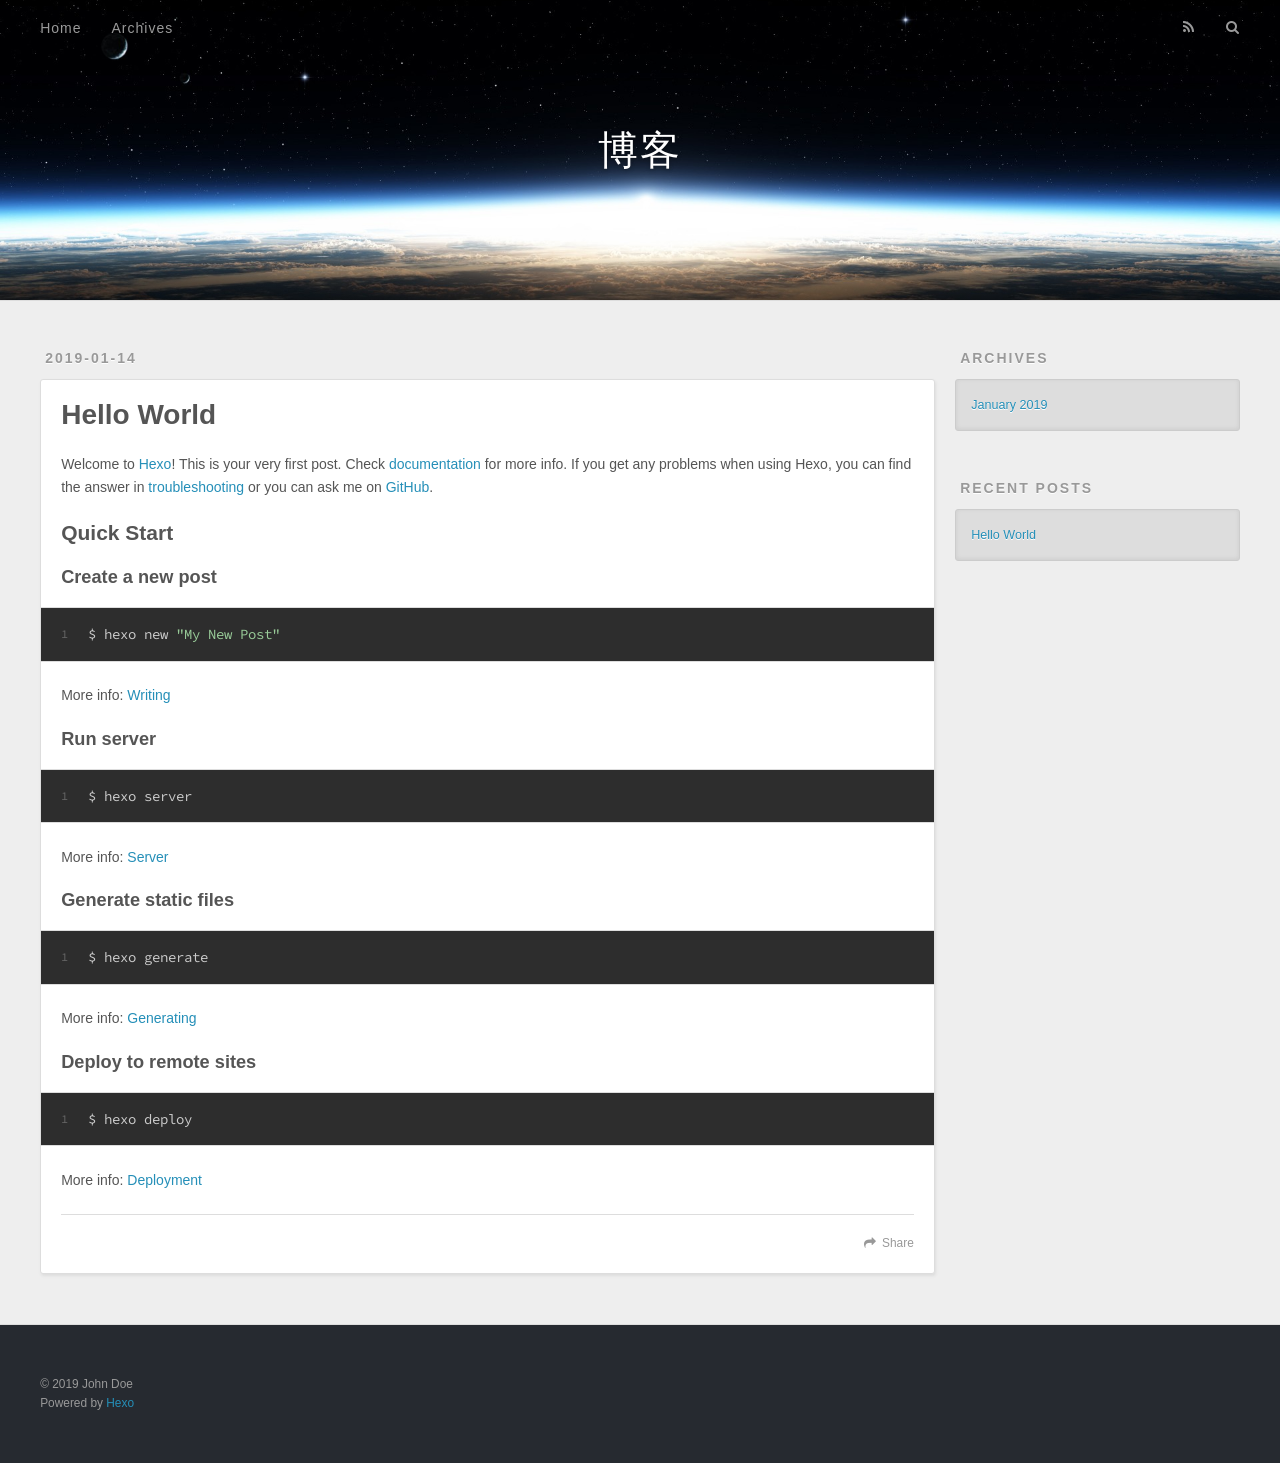
==== index.html @ 406284b7 "Site updated: 2019-01-14 13:26:14" ====
<!DOCTYPE html>
<html>
<head><meta name="generator" content="Hexo 3.8.0">
  <meta charset="utf-8">
  

  
  <title>博客</title>
  <meta name="viewport" content="width=device-width, initial-scale=1, maximum-scale=1">
  <meta property="og:type" content="website">
<meta property="og:title" content="博客">
<meta property="og:url" content="http://yoursite.com/index.html">
<meta property="og:site_name" content="博客">
<meta property="og:locale" content="default">
<meta name="twitter:card" content="summary">
<meta name="twitter:title" content="博客">
  
    <link rel="alternate" href="/atom.xml" title="博客" type="application/atom+xml">
  
  
    <link rel="icon" href="/favicon.png">
  
  
    <link href="//fonts.googleapis.com/css?family=Source+Code+Pro" rel="stylesheet" type="text/css">
  
  <link rel="stylesheet" href="/css/style.css">
</head>
</html>
<body>
  <div id="container">
    <div id="wrap">
      <header id="header">
  <div id="banner"></div>
  <div id="header-outer" class="outer">
    <div id="header-title" class="inner">
      <h1 id="logo-wrap">
        <a href="/" id="logo">博客</a>
      </h1>
      
    </div>
    <div id="header-inner" class="inner">
      <nav id="main-nav">
        <a id="main-nav-toggle" class="nav-icon"></a>
        
          <a class="main-nav-link" href="/">Home</a>
        
          <a class="main-nav-link" href="/archives">Archives</a>
        
      </nav>
      <nav id="sub-nav">
        
          <a id="nav-rss-link" class="nav-icon" href="/atom.xml" title="RSS Feed"></a>
        
        <a id="nav-search-btn" class="nav-icon" title="Search"></a>
      </nav>
      <div id="search-form-wrap">
        <form action="//google.com/search" method="get" accept-charset="UTF-8" class="search-form"><input type="search" name="q" class="search-form-input" placeholder="Search"><button type="submit" class="search-form-submit">&#xF002;</button><input type="hidden" name="sitesearch" value="http://yoursite.com"></form>
      </div>
    </div>
  </div>
</header>
      <div class="outer">
        <section id="main">
  
    <article id="post-hello-world" class="article article-type-post" itemscope="" itemprop="blogPost">
  <div class="article-meta">
    <a href="/2019/01/14/hello-world/" class="article-date">
  <time datetime="2019-01-14T04:12:39.027Z" itemprop="datePublished">2019-01-14</time>
</a>
    
  </div>
  <div class="article-inner">
    
    
      <header class="article-header">
        
  
    <h1 itemprop="name">
      <a class="article-title" href="/2019/01/14/hello-world/">Hello World</a>
    </h1>
  

      </header>
    
    <div class="article-entry" itemprop="articleBody">
      
        <p>Welcome to <a href="https://hexo.io/" target="_blank" rel="noopener">Hexo</a>! This is your very first post. Check <a href="https://hexo.io/docs/" target="_blank" rel="noopener">documentation</a> for more info. If you get any problems when using Hexo, you can find the answer in <a href="https://hexo.io/docs/troubleshooting.html" target="_blank" rel="noopener">troubleshooting</a> or you can ask me on <a href="https://github.com/hexojs/hexo/issues" target="_blank" rel="noopener">GitHub</a>.</p>
<h2 id="Quick-Start"><a href="#Quick-Start" class="headerlink" title="Quick Start"></a>Quick Start</h2><h3 id="Create-a-new-post"><a href="#Create-a-new-post" class="headerlink" title="Create a new post"></a>Create a new post</h3><figure class="highlight bash"><table><tr><td class="gutter"><pre><span class="line">1</span><br></pre></td><td class="code"><pre><span class="line">$ hexo new <span class="string">"My New Post"</span></span><br></pre></td></tr></table></figure>
<p>More info: <a href="https://hexo.io/docs/writing.html" target="_blank" rel="noopener">Writing</a></p>
<h3 id="Run-server"><a href="#Run-server" class="headerlink" title="Run server"></a>Run server</h3><figure class="highlight bash"><table><tr><td class="gutter"><pre><span class="line">1</span><br></pre></td><td class="code"><pre><span class="line">$ hexo server</span><br></pre></td></tr></table></figure>
<p>More info: <a href="https://hexo.io/docs/server.html" target="_blank" rel="noopener">Server</a></p>
<h3 id="Generate-static-files"><a href="#Generate-static-files" class="headerlink" title="Generate static files"></a>Generate static files</h3><figure class="highlight bash"><table><tr><td class="gutter"><pre><span class="line">1</span><br></pre></td><td class="code"><pre><span class="line">$ hexo generate</span><br></pre></td></tr></table></figure>
<p>More info: <a href="https://hexo.io/docs/generating.html" target="_blank" rel="noopener">Generating</a></p>
<h3 id="Deploy-to-remote-sites"><a href="#Deploy-to-remote-sites" class="headerlink" title="Deploy to remote sites"></a>Deploy to remote sites</h3><figure class="highlight bash"><table><tr><td class="gutter"><pre><span class="line">1</span><br></pre></td><td class="code"><pre><span class="line">$ hexo deploy</span><br></pre></td></tr></table></figure>
<p>More info: <a href="https://hexo.io/docs/deployment.html" target="_blank" rel="noopener">Deployment</a></p>

      
    </div>
    <footer class="article-footer">
      <a data-url="http://yoursite.com/2019/01/14/hello-world/" data-id="cjqvvs5go000068v7pctvyuu2" class="article-share-link">Share</a>
      
      
    </footer>
  </div>
  
</article>


  


</section>
        
          <aside id="sidebar">
  
    

  
    

  
    
  
    
  <div class="widget-wrap">
    <h3 class="widget-title">Archives</h3>
    <div class="widget">
      <ul class="archive-list"><li class="archive-list-item"><a class="archive-list-link" href="/archives/2019/01/">January 2019</a></li></ul>
    </div>
  </div>


  
    
  <div class="widget-wrap">
    <h3 class="widget-title">Recent Posts</h3>
    <div class="widget">
      <ul>
        
          <li>
            <a href="/2019/01/14/hello-world/">Hello World</a>
          </li>
        
      </ul>
    </div>
  </div>

  
</aside>
        
      </div>
      <footer id="footer">
  
  <div class="outer">
    <div id="footer-info" class="inner">
      &copy; 2019 John Doe<br>
      Powered by <a href="http://hexo.io/" target="_blank">Hexo</a>
    </div>
  </div>
</footer>
    </div>
    <nav id="mobile-nav">
  
    <a href="/" class="mobile-nav-link">Home</a>
  
    <a href="/archives" class="mobile-nav-link">Archives</a>
  
</nav>
    

<script src="//ajax.googleapis.com/ajax/libs/jquery/2.0.3/jquery.min.js"></script>


  <link rel="stylesheet" href="/fancybox/jquery.fancybox.css">
  <script src="/fancybox/jquery.fancybox.pack.js"></script>


<script src="/js/script.js"></script>



  </div>
</body>
</html>
---- css/style.css ----
body {
  width: 100%;
}
body:before,
body:after {
  content: "";
  display: table;
}
body:after {
  clear: both;
}
html,
body,
div,
span,
applet,
object,
iframe,
h1,
h2,
h3,
h4,
h5,
h6,
p,
blockquote,
pre,
a,
abbr,
acronym,
address,
big,
cite,
code,
del,
dfn,
em,
img,
ins,
kbd,
q,
s,
samp,
small,
strike,
strong,
sub,
sup,
tt,
var,
dl,
dt,
dd,
ol,
ul,
li,
fieldset,
form,
label,
legend,
table,
caption,
tbody,
tfoot,
thead,
tr,
th,
td {
  margin: 0;
  padding: 0;
  border: 0;
  outline: 0;
  font-weight: inherit;
  font-style: inherit;
  font-family: inherit;
  font-size: 100%;
  vertical-align: baseline;
}
body {
  line-height: 1;
  color: #000;
  background: #fff;
}
ol,
ul {
  list-style: none;
}
table {
  border-collapse: separate;
  border-spacing: 0;
  vertical-align: middle;
}
caption,
th,
td {
  text-align: left;
  font-weight: normal;
  vertical-align: middle;
}
a img {
  border: none;
}
input,
button {
  margin: 0;
  padding: 0;
}
input::-moz-focus-inner,
button::-moz-focus-inner {
  border: 0;
  padding: 0;
}
@font-face {
  font-family: FontAwesome;
  font-style: normal;
  font-weight: normal;
  src: url("fonts/fontawesome-webfont.eot?v=#4.0.3");
  src: url("fonts/fontawesome-webfont.eot?#iefix&v=#4.0.3") format("embedded-opentype"), url("fonts/fontawesome-webfont.woff?v=#4.0.3") format("woff"), url("fonts/fontawesome-webfont.ttf?v=#4.0.3") format("truetype"), url("fonts/fontawesome-webfont.svg#fontawesomeregular?v=#4.0.3") format("svg");
}
html,
body,
#container {
  height: 100%;
}
body {
  background: #eee;
  font: 14px -apple-system, BlinkMacSystemFont, "Segoe UI", "Roboto", "Oxygen", "Ubuntu", "Cantarell", "Fira Sans", "Droid Sans", "Helvetica Neue", sans-serif;
  -webkit-text-size-adjust: 100%;
}
.outer {
  max-width: 1220px;
  margin: 0 auto;
  padding: 0 20px;
}
.outer:before,
.outer:after {
  content: "";
  display: table;
}
.outer:after {
  clear: both;
}
.inner {
  display: inline;
  float: left;
  width: 98.33333333333333%;
  margin: 0 0.833333333333333%;
}
.left,
.alignleft {
  float: left;
}
.right,
.alignright {
  float: right;
}
.clear {
  clear: both;
}
#container {
  position: relative;
}
.mobile-nav-on {
  overflow: hidden;
}
#wrap {
  height: 100%;
  width: 100%;
  position: absolute;
  top: 0;
  left: 0;
  -webkit-transition: 0.2s ease-out;
  -moz-transition: 0.2s ease-out;
  -ms-transition: 0.2s ease-out;
  transition: 0.2s ease-out;
  z-index: 1;
  background: #eee;
}
.mobile-nav-on #wrap {
  left: 280px;
}
@media screen and (min-width: 768px) {
  #main {
    display: inline;
    float: left;
    width: 73.33333333333333%;
    margin: 0 0.833333333333333%;
  }
}
.article-date,
.article-category-link,
.archive-year,
.widget-title {
  text-decoration: none;
  text-transform: uppercase;
  letter-spacing: 2px;
  color: #999;
  margin-bottom: 1em;
  margin-left: 5px;
  line-height: 1em;
  text-shadow: 0 1px #fff;
  font-weight: bold;
}
.article-inner,
.archive-article-inner {
  background: #fff;
  -webkit-box-shadow: 1px 2px 3px #ddd;
  box-shadow: 1px 2px 3px #ddd;
  border: 1px solid #ddd;
  border-radius: 3px;
}
.article-entry h1,
.widget h1 {
  font-size: 2em;
}
.article-entry h2,
.widget h2 {
  font-size: 1.5em;
}
.article-entry h3,
.widget h3 {
  font-size: 1.3em;
}
.article-entry h4,
.widget h4 {
  font-size: 1.2em;
}
.article-entry h5,
.widget h5 {
  font-size: 1em;
}
.article-entry h6,
.widget h6 {
  font-size: 1em;
  color: #999;
}
.article-entry hr,
.widget hr {
  border: 1px dashed #ddd;
}
.article-entry strong,
.widget strong {
  font-weight: bold;
}
.article-entry em,
.widget em,
.article-entry cite,
.widget cite {
  font-style: italic;
}
.article-entry sup,
.widget sup,
.article-entry sub,
.widget sub {
  font-size: 0.75em;
  line-height: 0;
  position: relative;
  vertical-align: baseline;
}
.article-entry sup,
.widget sup {
  top: -0.5em;
}
.article-entry sub,
.widget sub {
  bottom: -0.2em;
}
.article-entry small,
.widget small {
  font-size: 0.85em;
}
.article-entry acronym,
.widget acronym,
.article-entry abbr,
.widget abbr {
  border-bottom: 1px dotted;
}
.article-entry ul,
.widget ul,
.article-entry ol,
.widget ol,
.article-entry dl,
.widget dl {
  margin: 0 20px;
  line-height: 1.6em;
}
.article-entry ul ul,
.widget ul ul,
.article-entry ol ul,
.widget ol ul,
.article-entry ul ol,
.widget ul ol,
.article-entry ol ol,
.widget ol ol {
  margin-top: 0;
  margin-bottom: 0;
}
.article-entry ul,
.widget ul {
  list-style: disc;
}
.article-entry ol,
.widget ol {
  list-style: decimal;
}
.article-entry dt,
.widget dt {
  font-weight: bold;
}
#header {
  height: 300px;
  position: relative;
  border-bottom: 1px solid #ddd;
}
#header:before,
#header:after {
  content: "";
  position: absolute;
  left: 0;
  right: 0;
  height: 40px;
}
#header:before {
  top: 0;
  background: -webkit-linear-gradient(rgba(0,0,0,0.2), transparent);
  background: -moz-linear-gradient(rgba(0,0,0,0.2), transparent);
  background: -ms-linear-gradient(rgba(0,0,0,0.2), transparent);
  background: linear-gradient(rgba(0,0,0,0.2), transparent);
}
#header:after {
  bottom: 0;
  background: -webkit-linear-gradient(transparent, rgba(0,0,0,0.2));
  background: -moz-linear-gradient(transparent, rgba(0,0,0,0.2));
  background: -ms-linear-gradient(transparent, rgba(0,0,0,0.2));
  background: linear-gradient(transparent, rgba(0,0,0,0.2));
}
#header-outer {
  height: 100%;
  position: relative;
}
#header-inner {
  position: relative;
  overflow: hidden;
}
#banner {
  position: absolute;
  top: 0;
  left: 0;
  width: 100%;
  height: 100%;
  background: url("images/banner.jpg") center #000;
  -webkit-background-size: cover;
  -moz-background-size: cover;
  background-size: cover;
  z-index: -1;
}
#header-title {
  text-align: center;
  height: 40px;
  position: absolute;
  top: 50%;
  left: 0;
  margin-top: -20px;
}
#logo,
#subtitle {
  text-decoration: none;
  color: #fff;
  font-weight: 300;
  text-shadow: 0 1px 4px rgba(0,0,0,0.3);
}
#logo {
  font-size: 40px;
  line-height: 40px;
  letter-spacing: 2px;
}
#subtitle {
  font-size: 16px;
  line-height: 16px;
  letter-spacing: 1px;
}
#subtitle-wrap {
  margin-top: 16px;
}
#main-nav {
  float: left;
  margin-left: -15px;
}
.nav-icon,
.main-nav-link {
  float: left;
  color: #fff;
  opacity: 0.6;
  text-decoration: none;
  text-shadow: 0 1px rgba(0,0,0,0.2);
  -webkit-transition: opacity 0.2s;
  -moz-transition: opacity 0.2s;
  -ms-transition: opacity 0.2s;
  transition: opacity 0.2s;
  display: block;
  padding: 20px 15px;
}
.nav-icon:hover,
.main-nav-link:hover {
  opacity: 1;
}
.nav-icon {
  font-family: FontAwesome;
  text-align: center;
  font-size: 14px;
  width: 14px;
  height: 14px;
  padding: 20px 15px;
  position: relative;
  cursor: pointer;
}
.main-nav-link {
  font-weight: 300;
  letter-spacing: 1px;
}
@media screen and (max-width: 479px) {
  .main-nav-link {
    display: none;
  }
}
#main-nav-toggle {
  display: none;
}
#main-nav-toggle:before {
  content: "\f0c9";
}
@media screen and (max-width: 479px) {
  #main-nav-toggle {
    display: block;
  }
}
#sub-nav {
  float: right;
  margin-right: -15px;
}
#nav-rss-link:before {
  content: "\f09e";
}
#nav-search-btn:before {
  content: "\f002";
}
#search-form-wrap {
  position: absolute;
  top: 15px;
  width: 150px;
  height: 30px;
  right: -150px;
  opacity: 0;
  -webkit-transition: 0.2s ease-out;
  -moz-transition: 0.2s ease-out;
  -ms-transition: 0.2s ease-out;
  transition: 0.2s ease-out;
}
#search-form-wrap.on {
  opacity: 1;
  right: 0;
}
@media screen and (max-width: 479px) {
  #search-form-wrap {
    width: 100%;
    right: -100%;
  }
}
.search-form {
  position: absolute;
  top: 0;
  left: 0;
  right: 0;
  background: #fff;
  padding: 5px 15px;
  border-radius: 15px;
  -webkit-box-shadow: 0 0 10px rgba(0,0,0,0.3);
  box-shadow: 0 0 10px rgba(0,0,0,0.3);
}
.search-form-input {
  border: none;
  background: none;
  color: #555;
  width: 100%;
  font: 13px -apple-system, BlinkMacSystemFont, "Segoe UI", "Roboto", "Oxygen", "Ubuntu", "Cantarell", "Fira Sans", "Droid Sans", "Helvetica Neue", sans-serif;
  outline: none;
}
.search-form-input::-webkit-search-results-decoration,
.search-form-input::-webkit-search-cancel-button {
  -webkit-appearance: none;
}
.search-form-submit {
  position: absolute;
  top: 50%;
  right: 10px;
  margin-top: -7px;
  font: 13px FontAwesome;
  border: none;
  background: none;
  color: #bbb;
  cursor: pointer;
}
.search-form-submit:hover,
.search-form-submit:focus {
  color: #777;
}
.article {
  margin: 50px 0;
}
.article-inner {
  overflow: hidden;
}
.article-meta:before,
.article-meta:after {
  content: "";
  display: table;
}
.article-meta:after {
  clear: both;
}
.article-date {
  float: left;
}
.article-category {
  float: left;
  line-height: 1em;
  color: #ccc;
  text-shadow: 0 1px #fff;
  margin-left: 8px;
}
.article-category:before {
  content: "\2022";
}
.article-category-link {
  margin: 0 12px 1em;
}
.article-header {
  padding: 20px 20px 0;
}
.article-title {
  text-decoration: none;
  font-size: 2em;
  font-weight: bold;
  color: #555;
  line-height: 1.1em;
  -webkit-transition: color 0.2s;
  -moz-transition: color 0.2s;
  -ms-transition: color 0.2s;
  transition: color 0.2s;
}
a.article-title:hover {
  color: #258fb8;
}
.article-entry {
  color: #555;
  padding: 0 20px;
}
.article-entry:before,
.article-entry:after {
  content: "";
  display: table;
}
.article-entry:after {
  clear: both;
}
.article-entry p,
.article-entry table {
  line-height: 1.6em;
  margin: 1.6em 0;
}
.article-entry h1,
.article-entry h2,
.article-entry h3,
.article-entry h4,
.article-entry h5,
.article-entry h6 {
  font-weight: bold;
}
.article-entry h1,
.article-entry h2,
.article-entry h3,
.article-entry h4,
.article-entry h5,
.article-entry h6 {
  line-height: 1.1em;
  margin: 1.1em 0;
}
.article-entry a {
  color: #258fb8;
  text-decoration: none;
}
.article-entry a:hover {
  text-decoration: underline;
}
.article-entry ul,
.article-entry ol,
.article-entry dl {
  margin-top: 1.6em;
  margin-bottom: 1.6em;
}
.article-entry img,
.article-entry video {
  max-width: 100%;
  height: auto;
  display: block;
  margin: auto;
}
.article-entry iframe {
  border: none;
}
.article-entry table {
  width: 100%;
  border-collapse: collapse;
  border-spacing: 0;
}
.article-entry th {
  font-weight: bold;
  border-bottom: 3px solid #ddd;
  padding-bottom: 0.5em;
}
.article-entry td {
  border-bottom: 1px solid #ddd;
  padding: 10px 0;
}
.article-entry blockquote {
  font-family: Georgia, "Times New Roman", serif;
  font-size: 1.4em;
  margin: 1.6em 20px;
  text-align: center;
}
.article-entry blockquote footer {
  font-size: 14px;
  margin: 1.6em 0;
  font-family: -apple-system, BlinkMacSystemFont, "Segoe UI", "Roboto", "Oxygen", "Ubuntu", "Cantarell", "Fira Sans", "Droid Sans", "Helvetica Neue", sans-serif;
}
.article-entry blockquote footer cite:before {
  content: "—";
  padding: 0 0.5em;
}
.article-entry .pullquote {
  text-align: left;
  width: 45%;
  margin: 0;
}
.article-entry .pullquote.left {
  margin-left: 0.5em;
  margin-right: 1em;
}
.article-entry .pullquote.right {
  margin-right: 0.5em;
  margin-left: 1em;
}
.article-entry .caption {
  color: #999;
  display: block;
  font-size: 0.9em;
  margin-top: 0.5em;
  position: relative;
  text-align: center;
}
.article-entry .video-container {
  position: relative;
  padding-top: 56.25%;
  height: 0;
  overflow: hidden;
}
.article-entry .video-container iframe,
.article-entry .video-container object,
.article-entry .video-container embed {
  position: absolute;
  top: 0;
  left: 0;
  width: 100%;
  height: 100%;
  margin-top: 0;
}
.article-more-link a {
  display: inline-block;
  line-height: 1em;
  padding: 6px 15px;
  border-radius: 15px;
  background: #eee;
  color: #999;
  text-shadow: 0 1px #fff;
  text-decoration: none;
}
.article-more-link a:hover {
  background: #258fb8;
  color: #fff;
  text-decoration: none;
  text-shadow: 0 1px #1e7293;
}
.article-footer {
  font-size: 0.85em;
  line-height: 1.6em;
  border-top: 1px solid #ddd;
  padding-top: 1.6em;
  margin: 0 20px 20px;
}
.article-footer:before,
.article-footer:after {
  content: "";
  display: table;
}
.article-footer:after {
  clear: both;
}
.article-footer a {
  color: #999;
  text-decoration: none;
}
.article-footer a:hover {
  color: #555;
}
.article-tag-list-item {
  float: left;
  margin-right: 10px;
}
.article-tag-list-link:before {
  content: "#";
}
.article-comment-link {
  float: right;
}
.article-comment-link:before {
  content: "\f075";
  font-family: FontAwesome;
  padding-right: 8px;
}
.article-share-link {
  cursor: pointer;
  float: right;
  margin-left: 20px;
}
.article-share-link:before {
  content: "\f064";
  font-family: FontAwesome;
  padding-right: 6px;
}
#article-nav {
  position: relative;
}
#article-nav:before,
#article-nav:after {
  content: "";
  display: table;
}
#article-nav:after {
  clear: both;
}
@media screen and (min-width: 768px) {
  #article-nav {
    margin: 50px 0;
  }
  #article-nav:before {
    width: 8px;
    height: 8px;
    position: absolute;
    top: 50%;
    left: 50%;
    margin-top: -4px;
    margin-left: -4px;
    content: "";
    border-radius: 50%;
    background: #ddd;
    -webkit-box-shadow: 0 1px 2px #fff;
    box-shadow: 0 1px 2px #fff;
  }
}
.article-nav-link-wrap {
  text-decoration: none;
  text-shadow: 0 1px #fff;
  color: #999;
  -webkit-box-sizing: border-box;
  -moz-box-sizing: border-box;
  box-sizing: border-box;
  margin-top: 50px;
  text-align: center;
  display: block;
}
.article-nav-link-wrap:hover {
  color: #555;
}
@media screen and (min-width: 768px) {
  .article-nav-link-wrap {
    width: 50%;
    margin-top: 0;
  }
}
@media screen and (min-width: 768px) {
  #article-nav-newer {
    float: left;
    text-align: right;
    padding-right: 20px;
  }
}
@media screen and (min-width: 768px) {
  #article-nav-older {
    float: right;
    text-align: left;
    padding-left: 20px;
  }
}
.article-nav-caption {
  text-transform: uppercase;
  letter-spacing: 2px;
  color: #ddd;
  line-height: 1em;
  font-weight: bold;
}
#article-nav-newer .article-nav-caption {
  margin-right: -2px;
}
.article-nav-title {
  font-size: 0.85em;
  line-height: 1.6em;
  margin-top: 0.5em;
}
.article-share-box {
  position: absolute;
  display: none;
  background: #fff;
  -webkit-box-shadow: 1px 2px 10px rgba(0,0,0,0.2);
  box-shadow: 1px 2px 10px rgba(0,0,0,0.2);
  border-radius: 3px;
  margin-left: -145px;
  overflow: hidden;
  z-index: 1;
}
.article-share-box.on {
  display: block;
}
.article-share-input {
  width: 100%;
  background: none;
  -webkit-box-sizing: border-box;
  -moz-box-sizing: border-box;
  box-sizing: border-box;
  font: 14px -apple-system, BlinkMacSystemFont, "Segoe UI", "Roboto", "Oxygen", "Ubuntu", "Cantarell", "Fira Sans", "Droid Sans", "Helvetica Neue", sans-serif;
  padding: 0 15px;
  color: #555;
  outline: none;
  border: 1px solid #ddd;
  border-radius: 3px 3px 0 0;
  height: 36px;
  line-height: 36px;
}
.article-share-links {
  background: #eee;
}
.article-share-links:before,
.article-share-links:after {
  content: "";
  display: table;
}
.article-share-links:after {
  clear: both;
}
.article-share-twitter,
.article-share-facebook,
.article-share-pinterest,
.article-share-google {
  width: 50px;
  height: 36px;
  display: block;
  float: left;
  position: relative;
  color: #999;
  text-shadow: 0 1px #fff;
}
.article-share-twitter:before,
.article-share-facebook:before,
.article-share-pinterest:before,
.article-share-google:before {
  font-size: 20px;
  font-family: FontAwesome;
  width: 20px;
  height: 20px;
  position: absolute;
  top: 50%;
  left: 50%;
  margin-top: -10px;
  margin-left: -10px;
  text-align: center;
}
.article-share-twitter:hover,
.article-share-facebook:hover,
.article-share-pinterest:hover,
.article-share-google:hover {
  color: #fff;
}
.article-share-twitter:before {
  content: "\f099";
}
.article-share-twitter:hover {
  background: #00aced;
  text-shadow: 0 1px #008abe;
}
.article-share-facebook:before {
  content: "\f09a";
}
.article-share-facebook:hover {
  background: #3b5998;
  text-shadow: 0 1px #2f477a;
}
.article-share-pinterest:before {
  content: "\f0d2";
}
.article-share-pinterest:hover {
  background: #cb2027;
  text-shadow: 0 1px #a21a1f;
}
.article-share-google:before {
  content: "\f0d5";
}
.article-share-google:hover {
  background: #dd4b39;
  text-shadow: 0 1px #be3221;
}
.article-gallery {
  background: #000;
  position: relative;
}
.article-gallery-photos {
  position: relative;
  overflow: hidden;
}
.article-gallery-img {
  display: none;
  max-width: 100%;
}
.article-gallery-img:first-child {
  display: block;
}
.article-gallery-img.loaded {
  position: absolute;
  display: block;
}
.article-gallery-img img {
  display: block;
  max-width: 100%;
  margin: 0 auto;
}
#comments {
  background: #fff;
  -webkit-box-shadow: 1px 2px 3px #ddd;
  box-shadow: 1px 2px 3px #ddd;
  padding: 20px;
  border: 1px solid #ddd;
  border-radius: 3px;
  margin: 50px 0;
}
#comments a {
  color: #258fb8;
}
.archives-wrap {
  margin: 50px 0;
}
.archives:before,
.archives:after {
  content: "";
  display: table;
}
.archives:after {
  clear: both;
}
.archive-year-wrap {
  margin-bottom: 1em;
}
.archives {
  -webkit-column-gap: 10px;
  -moz-column-gap: 10px;
  column-gap: 10px;
}
@media screen and (min-width: 480px) and (max-width: 767px) {
  .archives {
    -webkit-column-count: 2;
    -moz-column-count: 2;
    column-count: 2;
  }
}
@media screen and (min-width: 768px) {
  .archives {
    -webkit-column-count: 3;
    -moz-column-count: 3;
    column-count: 3;
  }
}
.archive-article {
  -webkit-column-break-inside: avoid;
  page-break-inside: avoid;
  overflow: hidden;
  break-inside: avoid-column;
}
.archive-article-inner {
  padding: 10px;
  margin-bottom: 15px;
}
.archive-article-title {
  text-decoration: none;
  font-weight: bold;
  color: #555;
  -webkit-transition: color 0.2s;
  -moz-transition: color 0.2s;
  -ms-transition: color 0.2s;
  transition: color 0.2s;
  line-height: 1.6em;
}
.archive-article-title:hover {
  color: #258fb8;
}
.archive-article-footer {
  margin-top: 1em;
}
.archive-article-date {
  color: #999;
  text-decoration: none;
  font-size: 0.85em;
  line-height: 1em;
  margin-bottom: 0.5em;
  display: block;
}
#page-nav {
  margin: 50px auto;
  background: #fff;
  -webkit-box-shadow: 1px 2px 3px #ddd;
  box-shadow: 1px 2px 3px #ddd;
  border: 1px solid #ddd;
  border-radius: 3px;
  text-align: center;
  color: #999;
  overflow: hidden;
}
#page-nav:before,
#page-nav:after {
  content: "";
  display: table;
}
#page-nav:after {
  clear: both;
}
#page-nav a,
#page-nav span {
  padding: 10px 20px;
  line-height: 1;
  height: 2ex;
}
#page-nav a {
  color: #999;
  text-decoration: none;
}
#page-nav a:hover {
  background: #999;
  color: #fff;
}
#page-nav .prev {
  float: left;
}
#page-nav .next {
  float: right;
}
#page-nav .page-number {
  display: inline-block;
}
@media screen and (max-width: 479px) {
  #page-nav .page-number {
    display: none;
  }
}
#page-nav .current {
  color: #555;
  font-weight: bold;
}
#page-nav .space {
  color: #ddd;
}
#footer {
  background: #262a30;
  padding: 50px 0;
  border-top: 1px solid #ddd;
  color: #999;
}
#footer a {
  color: #258fb8;
  text-decoration: none;
}
#footer a:hover {
  text-decoration: underline;
}
#footer-info {
  line-height: 1.6em;
  font-size: 0.85em;
}
.article-entry pre,
.article-entry .highlight {
  background: #2d2d2d;
  margin: 0 -20px;
  padding: 15px 20px;
  border-style: solid;
  border-color: #ddd;
  border-width: 1px 0;
  overflow: auto;
  color: #ccc;
  line-height: 22.400000000000002px;
}
.article-entry .highlight .gutter pre,
.article-entry .gist .gist-file .gist-data .line-numbers {
  color: #666;
  font-size: 0.85em;
}
.article-entry pre,
.article-entry code {
  font-family: "Source Code Pro", Consolas, Monaco, Menlo, Consolas, monospace;
}
.article-entry code {
  background: #eee;
  text-shadow: 0 1px #fff;
  padding: 0 0.3em;
}
.article-entry pre code {
  background: none;
  text-shadow: none;
  padding: 0;
}
.article-entry .highlight pre {
  border: none;
  margin: 0;
  padding: 0;
}
.article-entry .highlight table {
  margin: 0;
  width: auto;
}
.article-entry .highlight td {
  border: none;
  padding: 0;
}
.article-entry .highlight figcaption {
  font-size: 0.85em;
  color: #999;
  line-height: 1em;
  margin-bottom: 1em;
}
.article-entry .highlight figcaption:before,
.article-entry .highlight figcaption:after {
  content: "";
  display: table;
}
.article-entry .highlight figcaption:after {
  clear: both;
}
.article-entry .highlight figcaption a {
  float: right;
}
.article-entry .highlight .gutter pre {
  text-align: right;
  padding-right: 20px;
}
.article-entry .highlight .line {
  height: 22.400000000000002px;
}
.article-entry .highlight .line.marked {
  background: #515151;
}
.article-entry .gist {
  margin: 0 -20px;
  border-style: solid;
  border-color: #ddd;
  border-width: 1px 0;
  background: #2d2d2d;
  padding: 15px 20px 15px 0;
}
.article-entry .gist .gist-file {
  border: none;
  font-family: "Source Code Pro", Consolas, Monaco, Menlo, Consolas, monospace;
  margin: 0;
}
.article-entry .gist .gist-file .gist-data {
  background: none;
  border: none;
}
.article-entry .gist .gist-file .gist-data .line-numbers {
  background: none;
  border: none;
  padding: 0 20px 0 0;
}
.article-entry .gist .gist-file .gist-data .line-data {
  padding: 0 !important;
}
.article-entry .gist .gist-file .highlight {
  margin: 0;
  padding: 0;
  border: none;
}
.article-entry .gist .gist-file .gist-meta {
  background: #2d2d2d;
  color: #999;
  font: 0.85em -apple-system, BlinkMacSystemFont, "Segoe UI", "Roboto", "Oxygen", "Ubuntu", "Cantarell", "Fira Sans", "Droid Sans", "Helvetica Neue", sans-serif;
  text-shadow: 0 0;
  padding: 0;
  margin-top: 1em;
  margin-left: 20px;
}
.article-entry .gist .gist-file .gist-meta a {
  color: #258fb8;
  font-weight: normal;
}
.article-entry .gist .gist-file .gist-meta a:hover {
  text-decoration: underline;
}
pre .comment,
pre .title {
  color: #999;
}
pre .variable,
pre .attribute,
pre .tag,
pre .regexp,
pre .ruby .constant,
pre .xml .tag .title,
pre .xml .pi,
pre .xml .doctype,
pre .html .doctype,
pre .css .id,
pre .css .class,
pre .css .pseudo {
  color: #f2777a;
}
pre .number,
pre .preprocessor,
pre .built_in,
pre .literal,
pre .params,
pre .constant {
  color: #f99157;
}
pre .class,
pre .ruby .class .title,
pre .css .rules .attribute {
  color: #9c9;
}
pre .string,
pre .value,
pre .inheritance,
pre .header,
pre .ruby .symbol,
pre .xml .cdata {
  color: #9c9;
}
pre .css .hexcolor {
  color: #6cc;
}
pre .function,
pre .python .decorator,
pre .python .title,
pre .ruby .function .title,
pre .ruby .title .keyword,
pre .perl .sub,
pre .javascript .title,
pre .coffeescript .title {
  color: #69c;
}
pre .keyword,
pre .javascript .function {
  color: #c9c;
}
@media screen and (max-width: 479px) {
  #mobile-nav {
    position: absolute;
    top: 0;
    left: 0;
    width: 280px;
    height: 100%;
    background: #191919;
    border-right: 1px solid #fff;
  }
}
@media screen and (max-width: 479px) {
  .mobile-nav-link {
    display: block;
    color: #999;
    text-decoration: none;
    padding: 15px 20px;
    font-weight: bold;
  }
  .mobile-nav-link:hover {
    color: #fff;
  }
}
@media screen and (min-width: 768px) {
  #sidebar {
    display: inline;
    float: left;
    width: 23.333333333333332%;
    margin: 0 0.833333333333333%;
  }
}
.widget-wrap {
  margin: 50px 0;
}
.widget {
  color: #777;
  text-shadow: 0 1px #fff;
  background: #ddd;
  -webkit-box-shadow: 0 -1px 4px #ccc inset;
  box-shadow: 0 -1px 4px #ccc inset;
  border: 1px solid #ccc;
  padding: 15px;
  border-radius: 3px;
}
.widget a {
  color: #258fb8;
  text-decoration: none;
}
.widget a:hover {
  text-decoration: underline;
}
.widget ul ul,
.widget ol ul,
.widget dl ul,
.widget ul ol,
.widget ol ol,
.widget dl ol,
.widget ul dl,
.widget ol dl,
.widget dl dl {
  margin-left: 15px;
  list-style: disc;
}
.widget {
  line-height: 1.6em;
  word-wrap: break-word;
  font-size: 0.9em;
}
.widget ul,
.widget ol {
  list-style: none;
  margin: 0;
}
.widget ul ul,
.widget ol ul,
.widget ul ol,
.widget ol ol {
  margin: 0 20px;
}
.widget ul ul,
.widget ol ul {
  list-style: disc;
}
.widget ul ol,
.widget ol ol {
  list-style: decimal;
}
.category-list-count,
.tag-list-count,
.archive-list-count {
  padding-left: 5px;
  color: #999;
  font-size: 0.85em;
}
.category-list-count:before,
.tag-list-count:before,
.archive-list-count:before {
  content: "(";
}
.category-list-count:after,
.tag-list-count:after,
.archive-list-count:after {
  content: ")";
}
.tagcloud a {
  margin-right: 5px;
  display: inline-block;
}
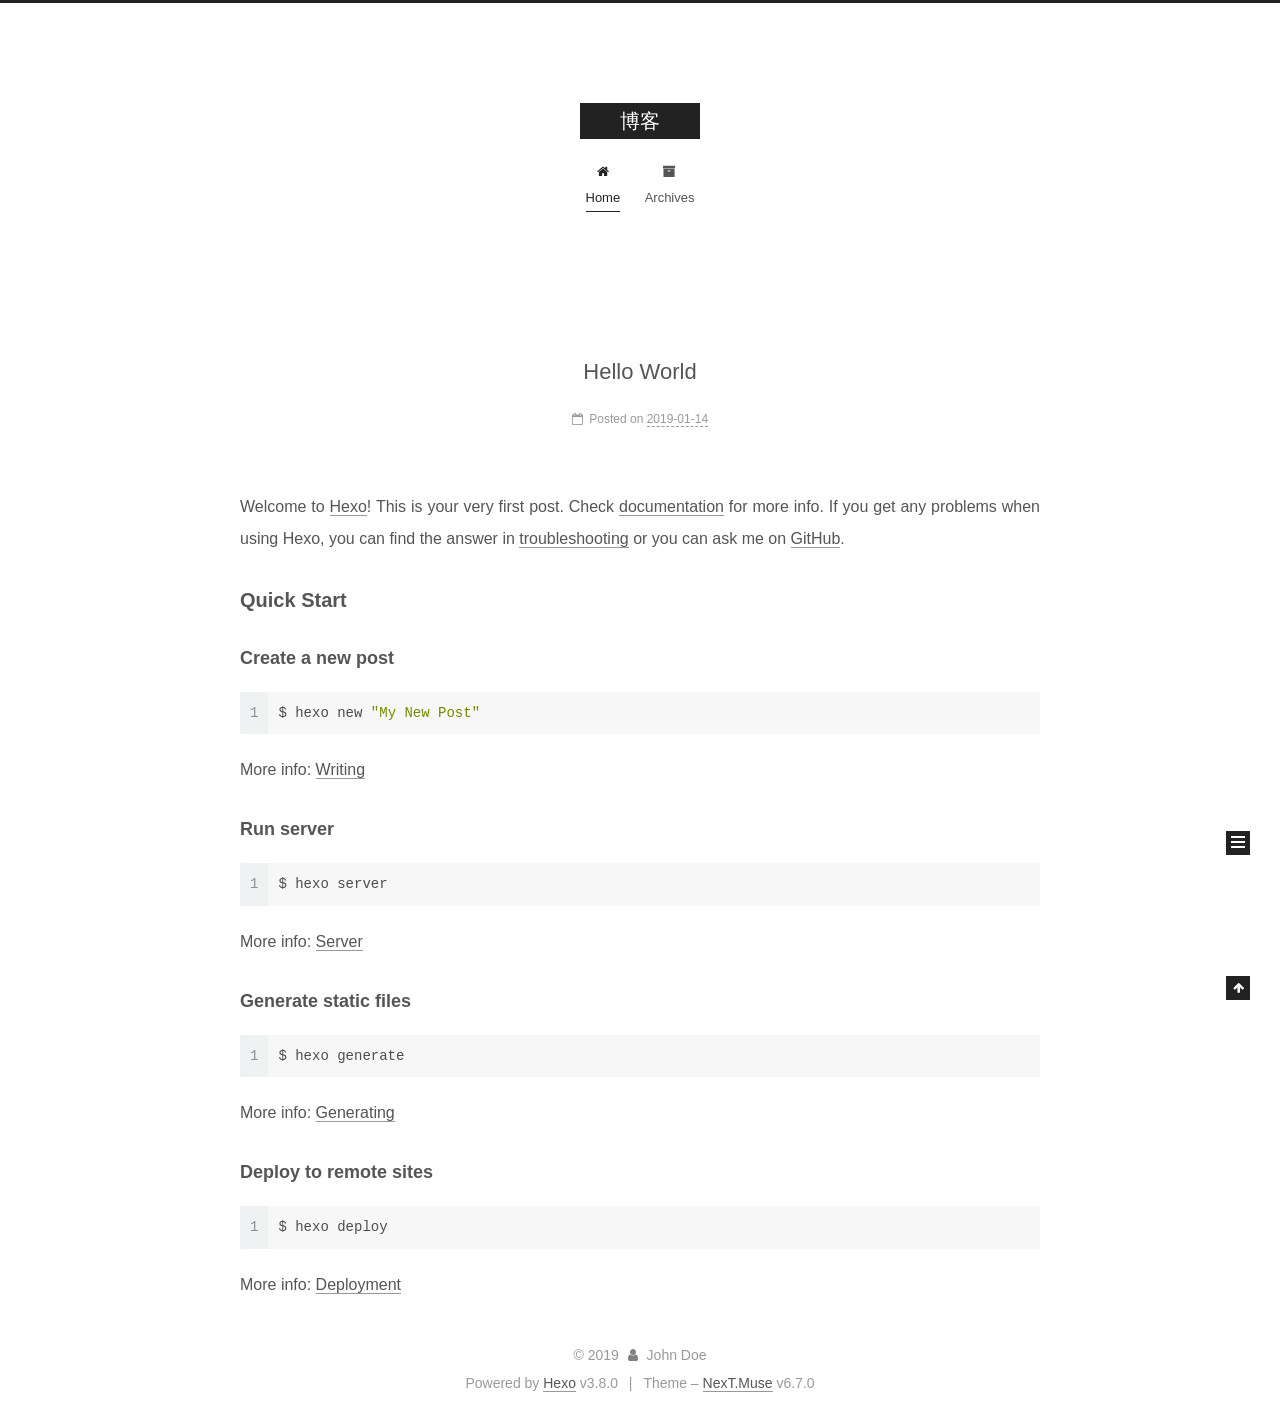
==== commit 4243ec46: "Site updated: 2019-01-15 11:44:02" ====
--- a/index.html
+++ b/index.html
@@ -1,12 +1,101 @@
 <!DOCTYPE html>
-<html>
+
+
+
+
+
+
+
+
+
+
+
+
+  
+
+
+<html class="theme-next muse use-motion" lang="">
 <head><meta name="generator" content="Hexo 3.8.0">
-  <meta charset="utf-8">
-  
-
-  
-  <title>博客</title>
-  <meta name="viewport" content="width=device-width, initial-scale=1, maximum-scale=1">
+  <meta charset="UTF-8">
+<meta http-equiv="X-UA-Compatible" content="IE=edge">
+<meta name="viewport" content="width=device-width, initial-scale=1, maximum-scale=2">
+<meta name="theme-color" content="#222">
+
+
+
+
+
+
+
+
+
+
+
+
+
+
+
+
+
+
+
+
+
+
+
+
+
+
+<link rel="stylesheet" href="/lib/font-awesome/css/font-awesome.min.css?v=4.6.2">
+
+<link rel="stylesheet" href="/css/main.css?v=6.7.0">
+
+
+  <link rel="apple-touch-icon" sizes="180x180" href="/images/apple-touch-icon-next.png?v=6.7.0">
+
+
+  <link rel="icon" type="image/png" sizes="32x32" href="/images/favicon-32x32-next.png?v=6.7.0">
+
+
+  <link rel="icon" type="image/png" sizes="16x16" href="/images/favicon-16x16-next.png?v=6.7.0">
+
+
+  <link rel="mask-icon" href="/images/logo.svg?v=6.7.0" color="#222">
+
+
+
+
+
+
+
+<script id="hexo.configurations">
+  var NexT = window.NexT || {};
+  var CONFIG = {
+    root: '/',
+    scheme: 'Muse',
+    version: '6.7.0',
+    sidebar: {"position":"left","display":"post","offset":12,"b2t":false,"scrollpercent":false,"onmobile":false},
+    fancybox: false,
+    fastclick: false,
+    lazyload: false,
+    tabs: true,
+    motion: {"enable":true,"async":false,"transition":{"post_block":"fadeIn","post_header":"slideDownIn","post_body":"slideDownIn","coll_header":"slideLeftIn","sidebar":"slideUpIn"}},
+    algolia: {
+      applicationID: '',
+      apiKey: '',
+      indexName: '',
+      hits: {"per_page":10},
+      labels: {"input_placeholder":"Search for Posts","hits_empty":"We didn't find any results for the search: ${query}","hits_stats":"${hits} results found in ${time} ms"}
+    }
+  };
+</script>
+
+
+  
+
+
+
+
   <meta property="og:type" content="website">
 <meta property="og:title" content="博客">
 <meta property="og:url" content="http://yoursite.com/index.html">
@@ -14,77 +103,271 @@
 <meta property="og:locale" content="default">
 <meta name="twitter:card" content="summary">
 <meta name="twitter:title" content="博客">
-  
-    <link rel="alternate" href="/atom.xml" title="博客" type="application/atom+xml">
-  
-  
-    <link rel="icon" href="/favicon.png">
-  
-  
-    <link href="//fonts.googleapis.com/css?family=Source+Code+Pro" rel="stylesheet" type="text/css">
-  
-  <link rel="stylesheet" href="/css/style.css">
+
+
+
+
+
+
+  <link rel="canonical" href="http://yoursite.com/">
+
+
+
+<script id="page.configurations">
+  CONFIG.page = {
+    sidebar: "",
+  };
+</script>
+
+  <title>博客</title>
+  
+
+
+
+
+
+
+
+
+
+
+
+
+  <noscript>
+  <style>
+  .use-motion .motion-element,
+  .use-motion .brand,
+  .use-motion .menu-item,
+  .sidebar-inner,
+  .use-motion .post-block,
+  .use-motion .pagination,
+  .use-motion .comments,
+  .use-motion .post-header,
+  .use-motion .post-body,
+  .use-motion .collection-title { opacity: initial; }
+
+  .use-motion .logo,
+  .use-motion .site-title,
+  .use-motion .site-subtitle {
+    opacity: initial;
+    top: initial;
+  }
+
+  .use-motion .logo-line-before i { left: initial; }
+  .use-motion .logo-line-after i { right: initial; }
+  </style>
+</noscript>
+
 </head>
-</html>
-<body>
-  <div id="container">
-    <div id="wrap">
-      <header id="header">
-  <div id="banner"></div>
-  <div id="header-outer" class="outer">
-    <div id="header-title" class="inner">
-      <h1 id="logo-wrap">
-        <a href="/" id="logo">博客</a>
-      </h1>
-      
+
+<body itemscope="" itemtype="http://schema.org/WebPage" lang="default">
+
+  
+  
+    
+  
+
+  <div class="container sidebar-position-left 
+  page-home">
+    <div class="headband"></div>
+
+    <header id="header" class="header" itemscope="" itemtype="http://schema.org/WPHeader">
+      <div class="header-inner"><div class="site-brand-wrapper">
+  <div class="site-meta">
+    
+
+    <div class="custom-logo-site-title">
+      <a href="/" class="brand" rel="start">
+        <span class="logo-line-before"><i></i></span>
+        <span class="site-title">博客</span>
+        <span class="logo-line-after"><i></i></span>
+      </a>
     </div>
-    <div id="header-inner" class="inner">
-      <nav id="main-nav">
-        <a id="main-nav-toggle" class="nav-icon"></a>
-        
-          <a class="main-nav-link" href="/">Home</a>
-        
-          <a class="main-nav-link" href="/archives">Archives</a>
-        
-      </nav>
-      <nav id="sub-nav">
-        
-          <a id="nav-rss-link" class="nav-icon" href="/atom.xml" title="RSS Feed"></a>
-        
-        <a id="nav-search-btn" class="nav-icon" title="Search"></a>
-      </nav>
-      <div id="search-form-wrap">
-        <form action="//google.com/search" method="get" accept-charset="UTF-8" class="search-form"><input type="search" name="q" class="search-form-input" placeholder="Search"><button type="submit" class="search-form-submit">&#xF002;</button><input type="hidden" name="sitesearch" value="http://yoursite.com"></form>
-      </div>
-    </div>
+    
+    
   </div>
-</header>
-      <div class="outer">
-        <section id="main">
-  
-    <article id="post-hello-world" class="article article-type-post" itemscope="" itemprop="blogPost">
-  <div class="article-meta">
-    <a href="/2019/01/14/hello-world/" class="article-date">
-  <time datetime="2019-01-14T04:12:39.027Z" itemprop="datePublished">2019-01-14</time>
-</a>
-    
+
+  <div class="site-nav-toggle">
+    <button aria-label="Toggle navigation bar">
+      <span class="btn-bar"></span>
+      <span class="btn-bar"></span>
+      <span class="btn-bar"></span>
+    </button>
   </div>
-  <div class="article-inner">
-    
-    
-      <header class="article-header">
-        
-  
-    <h1 itemprop="name">
-      <a class="article-title" href="/2019/01/14/hello-world/">Hello World</a>
-    </h1>
-  
-
+</div>
+
+
+
+<nav class="site-nav">
+  
+    <ul id="menu" class="menu">
+      
+        
+        
+        
+          
+          <li class="menu-item menu-item-home menu-item-active">
+
+    
+    
+    
+      
+    
+
+    
+
+    <a href="/" rel="section"><i class="menu-item-icon fa fa-fw fa-home"></i> <br>Home</a>
+
+  </li>
+        
+        
+        
+          
+          <li class="menu-item menu-item-archives">
+
+    
+    
+    
+      
+    
+
+    
+
+    <a href="/archives/" rel="section"><i class="menu-item-icon fa fa-fw fa-archive"></i> <br>Archives</a>
+
+  </li>
+
+      
+      
+    </ul>
+  
+
+  
+    
+
+  
+
+  
+</nav>
+
+
+
+  
+
+
+
+</div>
+    </header>
+
+    
+
+
+    <main id="main" class="main">
+      <div class="main-inner">
+        <div class="content-wrap">
+          
+          <div id="content" class="content">
+            
+  <section id="posts" class="posts-expand">
+    
+      
+
+  
+
+  
+  
+  
+
+  
+
+  <article class="post post-type-normal" itemscope="" itemtype="http://schema.org/Article">
+  
+  
+  
+  <div class="post-block">
+    <link itemprop="mainEntityOfPage" href="http://yoursite.com/2019/01/14/hello-world/">
+
+    <span hidden itemprop="author" itemscope="" itemtype="http://schema.org/Person">
+      <meta itemprop="name" content="John Doe">
+      <meta itemprop="description" content="">
+      <meta itemprop="image" content="/images/avatar.gif">
+    </span>
+
+    <span hidden itemprop="publisher" itemscope="" itemtype="http://schema.org/Organization">
+      <meta itemprop="name" content="博客">
+    </span>
+
+    
+      <header class="post-header">
+
+        
+        
+          <h1 class="post-title" itemprop="name headline">
+                
+                
+                <a href="/2019/01/14/hello-world/" class="post-title-link" itemprop="url">Hello World</a>
+              
+            
+          </h1>
+        
+
+        <div class="post-meta">
+          <span class="post-time">
+
+            
+            
+            
+
+            
+              <span class="post-meta-item-icon">
+                <i class="fa fa-calendar-o"></i>
+              </span>
+              
+                <span class="post-meta-item-text">Posted on</span>
+              
+
+              
+                
+              
+
+              <time title="Created: 2019-01-14 12:12:39" itemprop="dateCreated datePublished" datetime="2019-01-14T12:12:39+08:00">2019-01-14</time>
+            
+
+            
+          </span>
+
+          
+
+          
+            
+            
+          
+
+          
+          
+
+          
+
+          
+
+          
+
+        </div>
       </header>
     
-    <div class="article-entry" itemprop="articleBody">
-      
-        <p>Welcome to <a href="https://hexo.io/" target="_blank" rel="noopener">Hexo</a>! This is your very first post. Check <a href="https://hexo.io/docs/" target="_blank" rel="noopener">documentation</a> for more info. If you get any problems when using Hexo, you can find the answer in <a href="https://hexo.io/docs/troubleshooting.html" target="_blank" rel="noopener">troubleshooting</a> or you can ask me on <a href="https://github.com/hexojs/hexo/issues" target="_blank" rel="noopener">GitHub</a>.</p>
+
+    
+    
+    
+    <div class="post-body" itemprop="articleBody">
+
+      
+      
+
+      
+        
+          
+            <p>Welcome to <a href="https://hexo.io/" target="_blank" rel="noopener">Hexo</a>! This is your very first post. Check <a href="https://hexo.io/docs/" target="_blank" rel="noopener">documentation</a> for more info. If you get any problems when using Hexo, you can find the answer in <a href="https://hexo.io/docs/troubleshooting.html" target="_blank" rel="noopener">troubleshooting</a> or you can ask me on <a href="https://github.com/hexojs/hexo/issues" target="_blank" rel="noopener">GitHub</a>.</p>
 <h2 id="Quick-Start"><a href="#Quick-Start" class="headerlink" title="Quick Start"></a>Quick Start</h2><h3 id="Create-a-new-post"><a href="#Create-a-new-post" class="headerlink" title="Create a new post"></a>Create a new post</h3><figure class="highlight bash"><table><tr><td class="gutter"><pre><span class="line">1</span><br></pre></td><td class="code"><pre><span class="line">$ hexo new <span class="string">"My New Post"</span></span><br></pre></td></tr></table></figure>
 <p>More info: <a href="https://hexo.io/docs/writing.html" target="_blank" rel="noopener">Writing</a></p>
 <h3 id="Run-server"><a href="#Run-server" class="headerlink" title="Run server"></a>Run server</h3><figure class="highlight bash"><table><tr><td class="gutter"><pre><span class="line">1</span><br></pre></td><td class="code"><pre><span class="line">$ hexo server</span><br></pre></td></tr></table></figure>
@@ -94,91 +377,288 @@
 <h3 id="Deploy-to-remote-sites"><a href="#Deploy-to-remote-sites" class="headerlink" title="Deploy to remote sites"></a>Deploy to remote sites</h3><figure class="highlight bash"><table><tr><td class="gutter"><pre><span class="line">1</span><br></pre></td><td class="code"><pre><span class="line">$ hexo deploy</span><br></pre></td></tr></table></figure>
 <p>More info: <a href="https://hexo.io/docs/deployment.html" target="_blank" rel="noopener">Deployment</a></p>
 
+          
+        
       
     </div>
-    <footer class="article-footer">
-      <a data-url="http://yoursite.com/2019/01/14/hello-world/" data-id="cjqvvs5go000068v7pctvyuu2" class="article-share-link">Share</a>
-      
+
+    
+
+    
+    
+    
+
+    
+
+    
+      
+    
+    
+
+    
+
+    <footer class="post-footer">
+      
+
+      
+
+      
+
+      
+      
+        <div class="post-eof"></div>
       
     </footer>
   </div>
   
-</article>
-
-
-  
-
-
-</section>
-        
-          <aside id="sidebar">
-  
-    
-
-  
-    
-
-  
-    
-  
-    
-  <div class="widget-wrap">
-    <h3 class="widget-title">Archives</h3>
-    <div class="widget">
-      <ul class="archive-list"><li class="archive-list-item"><a class="archive-list-link" href="/archives/2019/01/">January 2019</a></li></ul>
+  
+  
+  </article>
+
+
+    
+  </section>
+
+  
+
+
+          </div>
+          
+
+        </div>
+        
+          
+  
+  <div class="sidebar-toggle">
+    <div class="sidebar-toggle-line-wrap">
+      <span class="sidebar-toggle-line sidebar-toggle-line-first"></span>
+      <span class="sidebar-toggle-line sidebar-toggle-line-middle"></span>
+      <span class="sidebar-toggle-line sidebar-toggle-line-last"></span>
     </div>
   </div>
 
-
-  
-    
-  <div class="widget-wrap">
-    <h3 class="widget-title">Recent Posts</h3>
-    <div class="widget">
-      <ul>
-        
-          <li>
-            <a href="/2019/01/14/hello-world/">Hello World</a>
-          </li>
-        
-      </ul>
+  <aside id="sidebar" class="sidebar">
+    
+    <div class="sidebar-inner">
+
+      
+
+      
+
+      <div class="site-overview-wrap sidebar-panel sidebar-panel-active">
+        <div class="site-overview">
+          <div class="site-author motion-element" itemprop="author" itemscope="" itemtype="http://schema.org/Person">
+            
+              <p class="site-author-name" itemprop="name">John Doe</p>
+              <p class="site-description motion-element" itemprop="description"></p>
+          </div>
+
+          
+            <nav class="site-state motion-element">
+              
+                <div class="site-state-item site-state-posts">
+                
+                  <a href="/archives/">
+                
+                    <span class="site-state-item-count">1</span>
+                    <span class="site-state-item-name">posts</span>
+                  </a>
+                </div>
+              
+
+              
+
+              
+            </nav>
+          
+
+          
+
+          
+
+          
+
+          
+          
+
+          
+            
+          
+          
+
+        </div>
+      </div>
+
+      
+
+      
+
     </div>
+  </aside>
+
+
+        
+      </div>
+    </main>
+
+    <footer id="footer" class="footer">
+      <div class="footer-inner">
+        <div class="copyright">&copy; <span itemprop="copyrightYear">2019</span>
+  <span class="with-love" id="animate">
+    <i class="fa fa-user"></i>
+  </span>
+  <span class="author" itemprop="copyrightHolder">John Doe</span>
+
+  
+
+  
+</div>
+
+
+  <div class="powered-by">Powered by <a href="https://hexo.io" class="theme-link" rel="noopener" target="_blank">Hexo</a> v3.8.0</div>
+
+
+
+  <span class="post-meta-divider">|</span>
+
+
+
+  <div class="theme-info">Theme – <a href="https://theme-next.org" class="theme-link" rel="noopener" target="_blank">NexT.Muse</a> v6.7.0</div>
+
+
+
+
+        
+
+
+
+
+
+
+
+
+        
+      </div>
+    </footer>
+
+    
+      <div class="back-to-top">
+        <i class="fa fa-arrow-up"></i>
+        
+      </div>
+    
+
+    
+
+    
+
+    
   </div>
 
   
-</aside>
-        
-      </div>
-      <footer id="footer">
-  
-  <div class="outer">
-    <div id="footer-info" class="inner">
-      &copy; 2019 John Doe<br>
-      Powered by <a href="http://hexo.io/" target="_blank">Hexo</a>
-    </div>
-  </div>
-</footer>
-    </div>
-    <nav id="mobile-nav">
-  
-    <a href="/" class="mobile-nav-link">Home</a>
-  
-    <a href="/archives" class="mobile-nav-link">Archives</a>
-  
-</nav>
-    
-
-<script src="//ajax.googleapis.com/ajax/libs/jquery/2.0.3/jquery.min.js"></script>
-
-
-  <link rel="stylesheet" href="/fancybox/jquery.fancybox.css">
-  <script src="/fancybox/jquery.fancybox.pack.js"></script>
-
-
-<script src="/js/script.js"></script>
-
-
-
-  </div>
+
+<script>
+  if (Object.prototype.toString.call(window.Promise) !== '[object Function]') {
+    window.Promise = null;
+  }
+</script>
+
+
+
+
+
+
+
+
+
+
+
+
+
+
+
+
+
+
+
+
+
+
+
+
+
+
+  
+  <script src="/lib/jquery/index.js?v=2.1.3"></script>
+
+  
+  <script src="/lib/velocity/velocity.min.js?v=1.2.1"></script>
+
+  
+  <script src="/lib/velocity/velocity.ui.min.js?v=1.2.1"></script>
+
+
+  
+
+
+  <script src="/js/src/utils.js?v=6.7.0"></script>
+
+  <script src="/js/src/motion.js?v=6.7.0"></script>
+
+
+
+  
+  
+
+
+  <script src="/js/src/schemes/muse.js?v=6.7.0"></script>
+
+
+
+  
+
+  
+
+
+  <script src="/js/src/bootstrap.js?v=6.7.0"></script>
+
+
+
+  
+
+
+
+  
+
+
+
+
+
+  
+
+  
+
+  
+
+  
+
+  
+
+  
+
+  
+
+  
+
+  
+
+  
+
+  
+
+  
+
+  
+
 </body>
-</html>+</html>
--- a/css/main.css
+++ b/css/main.css
@@ -0,0 +1,2641 @@
+/* normalize.css v3.0.2 | MIT License | git.io/normalize */
+html {
+  font-family: sans-serif; /* 1 */
+  -ms-text-size-adjust: 100%; /* 2 */
+  -webkit-text-size-adjust: 100%; /* 2 */
+}
+body {
+  margin: 0;
+}
+article,
+aside,
+details,
+figcaption,
+figure,
+footer,
+header,
+hgroup,
+main,
+menu,
+nav,
+section,
+summary {
+  display: block;
+}
+audio,
+canvas,
+progress,
+video {
+  display: inline-block; /* 1 */
+  vertical-align: baseline; /* 2 */
+}
+audio:not([controls]) {
+  display: none;
+  height: 0;
+}
+[hidden],
+template {
+  display: none;
+}
+a {
+  background-color: transparent;
+}
+a:active,
+a:hover {
+  outline: 0;
+}
+abbr[title] {
+  border-bottom: 1px dotted;
+}
+b,
+strong {
+  font-weight: bold;
+}
+dfn {
+  font-style: italic;
+}
+h1 {
+  font-size: 2em;
+  margin: 0.67em 0;
+}
+mark {
+  background: #ff0;
+  color: #000;
+}
+small {
+  font-size: 80%;
+}
+sub,
+sup {
+  font-size: 75%;
+  line-height: 0;
+  position: relative;
+  vertical-align: baseline;
+}
+sup {
+  top: -0.5em;
+}
+sub {
+  bottom: -0.25em;
+}
+img {
+  border: 0;
+}
+svg:not(:root) {
+  overflow: hidden;
+}
+figure {
+  margin: 1em 40px;
+}
+hr {
+  -moz-box-sizing: content-box;
+  box-sizing: content-box;
+  height: 0;
+}
+pre {
+  overflow: auto;
+}
+code,
+kbd,
+pre,
+samp {
+  font-family: monospace, monospace;
+  font-size: 1em;
+}
+button,
+input,
+optgroup,
+select,
+textarea {
+  color: inherit; /* 1 */
+  font: inherit; /* 2 */
+  margin: 0; /* 3 */
+}
+button {
+  overflow: visible;
+}
+button,
+select {
+  text-transform: none;
+}
+button,
+html input[type="button"],
+input[type="reset"],
+input[type="submit"] {
+  -webkit-appearance: button; /* 2 */
+  cursor: pointer; /* 3 */
+}
+button[disabled],
+html input[disabled] {
+  cursor: default;
+}
+button::-moz-focus-inner,
+input::-moz-focus-inner {
+  border: 0;
+  padding: 0;
+}
+input {
+  line-height: normal;
+}
+input[type="checkbox"],
+input[type="radio"] {
+  box-sizing: border-box; /* 1 */
+  padding: 0; /* 2 */
+}
+input[type="number"]::-webkit-inner-spin-button,
+input[type="number"]::-webkit-outer-spin-button {
+  height: auto;
+}
+input[type="search"] {
+  -webkit-appearance: textfield; /* 1 */
+  -moz-box-sizing: content-box;
+  -webkit-box-sizing: content-box; /* 2 */
+  box-sizing: content-box;
+}
+input[type="search"]::-webkit-search-cancel-button,
+input[type="search"]::-webkit-search-decoration {
+  -webkit-appearance: none;
+}
+fieldset {
+  border: 1px solid #c0c0c0;
+  margin: 0 2px;
+  padding: 0.35em 0.625em 0.75em;
+}
+legend {
+  border: 0; /* 1 */
+  padding: 0; /* 2 */
+}
+textarea {
+  overflow: auto;
+}
+optgroup {
+  font-weight: bold;
+}
+table {
+  border-collapse: collapse;
+  border-spacing: 0;
+}
+td,
+th {
+  padding: 0;
+}
+::selection {
+  background: #262a30;
+  color: #fff;
+}
+body {
+  position: relative;
+  font-family: 'Lato', "PingFang SC", "Microsoft YaHei", sans-serif;
+  font-size: 14px;
+  line-height: 2;
+  color: #555;
+  background: #fff;
+}
+@media (max-width: 767px) {
+  body {
+    padding-right: 0 !important;
+  }
+}
+@media (min-width: 768px) and (max-width: 991px) {
+  body {
+    padding-right: 0 !important;
+  }
+}
+@media (min-width: 1200px) {
+  body {
+    font-size: 16px;
+  }
+}
+h1,
+h2,
+h3,
+h4,
+h5,
+h6 {
+  margin: 0;
+  padding: 0;
+  font-weight: bold;
+  line-height: 1.5;
+  font-family: 'Lato', "PingFang SC", "Microsoft YaHei", sans-serif;
+}
+h1,
+h2,
+h3,
+h4,
+h5,
+h6 {
+  margin: 20px 0 15px;
+}
+h1 {
+  font-size: 22px;
+}
+h1 code {
+  font-size: 22px;
+}
+@media (max-width: 767px) {
+  h1 {
+    font-size: 18px;
+  }
+  h1 code {
+    font-size: 18px;
+  }
+}
+h2 {
+  font-size: 20px;
+}
+h2 code {
+  font-size: 20px;
+}
+@media (max-width: 767px) {
+  h2 {
+    font-size: 16px;
+  }
+  h2 code {
+    font-size: 16px;
+  }
+}
+h3 {
+  font-size: 18px;
+}
+h3 code {
+  font-size: 18px;
+}
+@media (max-width: 767px) {
+  h3 {
+    font-size: 14px;
+  }
+  h3 code {
+    font-size: 14px;
+  }
+}
+h4 {
+  font-size: 16px;
+}
+h4 code {
+  font-size: 16px;
+}
+@media (max-width: 767px) {
+  h4 {
+    font-size: 12px;
+  }
+  h4 code {
+    font-size: 12px;
+  }
+}
+h5 {
+  font-size: 14px;
+}
+h5 code {
+  font-size: 14px;
+}
+@media (max-width: 767px) {
+  h5 {
+    font-size: 10px;
+  }
+  h5 code {
+    font-size: 10px;
+  }
+}
+h6 {
+  font-size: 12px;
+}
+h6 code {
+  font-size: 12px;
+}
+@media (max-width: 767px) {
+  h6 {
+    font-size: 8px;
+  }
+  h6 code {
+    font-size: 8px;
+  }
+}
+p {
+  margin: 0 0 20px 0;
+}
+a,
+span.exturl {
+  overflow-wrap: break-word;
+  word-wrap: break-word;
+  background-color: transparent;
+  color: #555;
+  text-decoration: none;
+  outline: none;
+  border-bottom: 1px solid #999;
+  cursor: pointer;
+}
+a:hover,
+span.exturl:hover {
+  color: #222;
+  border-bottom-color: #222;
+}
+blockquote {
+  margin: 0;
+  padding: 0;
+}
+img {
+  display: block;
+  margin: auto;
+  max-width: 100%;
+  height: auto;
+}
+hr {
+  margin: 40px 0;
+  height: 3px;
+  border: none;
+  background-color: #ddd;
+  background-image: repeating-linear-gradient(-45deg, #fff, #fff 4px, transparent 4px, transparent 8px);
+}
+blockquote {
+  padding: 0 15px;
+  color: #666;
+  border-left: 4px solid #ddd;
+}
+blockquote cite::before {
+  content: "-";
+  padding: 0 5px;
+}
+dt {
+  font-weight: 700;
+}
+dd {
+  margin: 0;
+  padding: 0;
+}
+kbd {
+  border: 1px solid #ccc;
+  border-radius: 0.2em;
+  box-shadow: 0.1em 0.1em 0.2em rgba(0,0,0,0.1);
+  background-color: #f9f9f9;
+  font-family: inherit;
+  background-image: -webkit-linear-gradient(top, #eee, #fff, #eee);
+  padding: 0.1em 0.3em;
+  white-space: nowrap;
+}
+.text-left {
+  text-align: left;
+}
+.text-center {
+  text-align: center;
+}
+.text-right {
+  text-align: right;
+}
+.text-justify {
+  text-align: justify;
+}
+.text-nowrap {
+  white-space: nowrap;
+}
+.text-lowercase {
+  text-transform: lowercase;
+}
+.text-uppercase {
+  text-transform: uppercase;
+}
+.text-capitalize {
+  text-transform: capitalize;
+}
+.center-block {
+  display: block;
+  margin-left: auto;
+  margin-right: auto;
+}
+.clearfix:before,
+.clearfix:after {
+  content: " ";
+  display: table;
+}
+.clearfix:after {
+  clear: both;
+}
+.pullquote {
+  width: 45%;
+}
+.pullquote.left {
+  float: left;
+  margin-left: 5px;
+  margin-right: 10px;
+}
+.pullquote.right {
+  float: right;
+  margin-left: 10px;
+  margin-right: 5px;
+}
+.affix.affix.affix {
+  position: fixed;
+}
+.translation {
+  margin-top: -20px;
+  font-size: 14px;
+  color: #999;
+}
+.scrollbar-measure {
+  width: 100px;
+  height: 100px;
+  overflow: scroll;
+  position: absolute;
+  top: -9999px;
+}
+.use-motion .motion-element {
+  opacity: 0;
+}
+table {
+  margin: 20px 0;
+  width: 100%;
+  border-collapse: collapse;
+  border-spacing: 0;
+  border: 1px solid #ddd;
+  font-size: 14px;
+  word-break: break-all;
+}
+table>tbody>tr:nth-of-type(odd) {
+  background-color: #f9f9f9;
+}
+table>tbody>tr:hover {
+  background-color: #f5f5f5;
+}
+caption,
+th,
+td {
+  padding: 8px;
+  text-align: left;
+  vertical-align: middle;
+  font-weight: normal;
+}
+th,
+td {
+  border-bottom: 3px solid #ddd;
+  border-right: 1px solid #eee;
+}
+th {
+  padding-bottom: 10px;
+  font-weight: 700;
+}
+td {
+  border-bottom-width: 1px;
+}
+html,
+body {
+  height: 100%;
+}
+.container {
+  position: relative;
+}
+.header-inner {
+  margin: 0 auto;
+  padding: 100px 0 70px;
+  width: 700px;
+}
+@media (min-width: 1200px) {
+  .container .header-inner {
+    width: 800px;
+  }
+}
+@media (min-width: 1600px) {
+  .container .header-inner {
+    width: 900px;
+  }
+}
+.main-inner {
+  margin: 0 auto;
+  width: 700px;
+}
+@media (min-width: 1200px) {
+  .container .main-inner {
+    width: 800px;
+  }
+}
+@media (min-width: 1600px) {
+  .container .main-inner {
+    width: 900px;
+  }
+}
+.footer {
+  padding: 20px 0;
+}
+.footer-inner {
+  box-sizing: border-box;
+  margin: 0px auto;
+  width: 700px;
+}
+@media (min-width: 1200px) {
+  .container .footer-inner {
+    width: 800px;
+  }
+}
+@media (min-width: 1600px) {
+  .container .footer-inner {
+    width: 900px;
+  }
+}
+pre,
+.highlight {
+  overflow: auto;
+  margin: 20px 0;
+  padding: 0;
+  font-size: 14px;
+  color: #4d4d4c;
+  background: #f7f7f7;
+  line-height: 1.6;
+}
+pre,
+code {
+  font-family: consolas, Menlo, "PingFang SC", "Microsoft YaHei", monospace;
+}
+code {
+  overflow-wrap: break-word;
+  word-wrap: break-word;
+  padding: 2px 4px;
+  color: #555;
+  background: #eee;
+  border-radius: 3px;
+  font-size: 14px;
+}
+pre {
+  padding: 10px;
+}
+pre code {
+  padding: 0;
+  color: #4d4d4c;
+  background: none;
+  text-shadow: none;
+}
+.highlight {
+  border-radius: 1px;
+}
+.highlight pre {
+  border: none;
+  margin: 0;
+  padding: 10px 0;
+}
+.highlight table {
+  margin: 0;
+  width: auto;
+  border: none;
+}
+.highlight td {
+  border: none;
+  padding: 0;
+}
+.highlight figcaption {
+  font-size: 1em;
+  color: #4d4d4c;
+  line-height: 1em;
+  margin-bottom: 1em;
+  margin: 0em;
+  padding: 0.5em;
+  background: #eee;
+  border-bottom: 1px solid #e9e9e9;
+}
+.highlight figcaption:before,
+.highlight figcaption:after {
+  content: " ";
+  display: table;
+}
+.highlight figcaption:after {
+  clear: both;
+}
+.highlight figcaption a {
+  float: right;
+  color: #4d4d4c;
+}
+.highlight figcaption a:hover {
+  border-bottom-color: #4d4d4c;
+}
+.highlight .gutter pre {
+  padding-left: 10px;
+  padding-right: 10px;
+  color: #869194;
+  text-align: right;
+  background-color: #eff2f3;
+}
+.highlight .code pre {
+  width: 100%;
+  padding-left: 10px;
+  padding-right: 10px;
+  background-color: #f7f7f7;
+}
+.highlight .line {
+  height: 20px;
+}
+.gutter {
+  -webkit-user-select: none;
+  -moz-user-select: none;
+  -ms-user-select: none;
+  user-select: none;
+}
+.gist table {
+  width: auto;
+}
+.gist table td {
+  border: none;
+}
+pre .deletion {
+  background: #fdd;
+}
+pre .addition {
+  background: #dfd;
+}
+pre .meta {
+  color: #8959a8;
+}
+pre .comment {
+  color: #8e908c;
+}
+pre .variable,
+pre .attribute,
+pre .tag,
+pre .name,
+pre .regexp,
+pre .ruby .constant,
+pre .xml .tag .title,
+pre .xml .pi,
+pre .xml .doctype,
+pre .html .doctype,
+pre .css .id,
+pre .css .class,
+pre .css .pseudo {
+  color: #c82829;
+}
+pre .number,
+pre .preprocessor,
+pre .built_in,
+pre .builtin-name,
+pre .literal,
+pre .params,
+pre .constant,
+pre .command {
+  color: #f5871f;
+}
+pre .ruby .class .title,
+pre .css .rules .attribute,
+pre .string,
+pre .symbol,
+pre .value,
+pre .inheritance,
+pre .header,
+pre .ruby .symbol,
+pre .xml .cdata,
+pre .special,
+pre .formula {
+  color: #718c00;
+}
+pre .title,
+pre .css .hexcolor {
+  color: #3e999f;
+}
+pre .function,
+pre .python .decorator,
+pre .python .title,
+pre .ruby .function .title,
+pre .ruby .title .keyword,
+pre .perl .sub,
+pre .javascript .title,
+pre .coffeescript .title {
+  color: #4271ae;
+}
+pre .keyword,
+pre .javascript .function {
+  color: #8959a8;
+}
+.posts-expand .post-body img.full-image {
+  border: none;
+}
+.blockquote-center,
+.page-home .post-type-quote blockquote,
+.page-post-detail .post-type-quote blockquote {
+  position: relative;
+  margin: 40px 0;
+  padding: 0;
+  border-left: none;
+  text-align: center;
+}
+.blockquote-center::before,
+.page-home .post-type-quote blockquote::before,
+.page-post-detail .post-type-quote blockquote::before,
+.blockquote-center::after,
+.page-home .post-type-quote blockquote::after,
+.page-post-detail .post-type-quote blockquote::after {
+  position: absolute;
+  content: ' ';
+  display: block;
+  width: 100%;
+  height: 24px;
+  opacity: 0.2;
+  background-repeat: no-repeat;
+  background-position: 0 -6px;
+  background-size: 22px 22px;
+}
+.blockquote-center::before,
+.page-home .post-type-quote blockquote::before,
+.page-post-detail .post-type-quote blockquote::before {
+  top: -20px;
+  background-image: url("../images/quote-l.svg");
+  border-top: 1px solid #ccc;
+}
+.blockquote-center::after,
+.page-home .post-type-quote blockquote::after,
+.page-post-detail .post-type-quote blockquote::after {
+  bottom: -20px;
+  background-image: url("../images/quote-r.svg");
+  border-bottom: 1px solid #ccc;
+  background-position: 100% 8px;
+}
+.blockquote-center p,
+.page-home .post-type-quote blockquote p,
+.page-post-detail .post-type-quote blockquote p,
+.blockquote-center div,
+.page-home .post-type-quote blockquote div,
+.page-post-detail .post-type-quote blockquote div {
+  text-align: center;
+}
+.post .post-body .group-picture img {
+  box-sizing: border-box;
+  padding: 0 3px;
+  border: none;
+}
+.post .group-picture-row {
+  overflow: hidden;
+  margin-top: 6px;
+}
+.post .group-picture-row:first-child {
+  margin-top: 0;
+}
+.post .group-picture-column {
+  float: left;
+}
+.page-post-detail .post-body .group-picture-column {
+  float: none;
+  margin-top: 10px;
+  width: auto !important;
+}
+.page-post-detail .post-body .group-picture-column img {
+  margin: 0 auto;
+}
+.page-archive .group-picture-container {
+  overflow: hidden;
+}
+.page-archive .group-picture-row {
+  float: left;
+}
+.page-archive .group-picture-row:first-child {
+  margin-top: 6px;
+}
+.page-archive .group-picture-column {
+  max-width: 150px;
+  max-height: 150px;
+}
+.post-body .note {
+  position: relative;
+  padding: 15px;
+  margin-bottom: 20px;
+  border: 1px solid #eee;
+  border-left-width: 5px;
+  border-radius: 3px;
+}
+.post-body .note h2,
+.post-body .note h3,
+.post-body .note h4,
+.post-body .note h5,
+.post-body .note h6 {
+  margin-top: 0;
+  margin-bottom: 0;
+  border-bottom: initial;
+  padding-top: 0 !important;
+}
+.post-body .note p:first-child,
+.post-body .note ul:first-child,
+.post-body .note ol:first-child,
+.post-body .note table:first-child,
+.post-body .note pre:first-child,
+.post-body .note blockquote:first-child {
+  margin-top: 0;
+}
+.post-body .note p:last-child,
+.post-body .note ul:last-child,
+.post-body .note ol:last-child,
+.post-body .note table:last-child,
+.post-body .note pre:last-child,
+.post-body .note blockquote:last-child {
+  margin-bottom: 0;
+}
+.post-body .note.default {
+  border-left-color: #777;
+}
+.post-body .note.default h2,
+.post-body .note.default h3,
+.post-body .note.default h4,
+.post-body .note.default h5,
+.post-body .note.default h6 {
+  color: #777;
+}
+.post-body .note.primary {
+  border-left-color: #6f42c1;
+}
+.post-body .note.primary h2,
+.post-body .note.primary h3,
+.post-body .note.primary h4,
+.post-body .note.primary h5,
+.post-body .note.primary h6 {
+  color: #6f42c1;
+}
+.post-body .note.info {
+  border-left-color: #428bca;
+}
+.post-body .note.info h2,
+.post-body .note.info h3,
+.post-body .note.info h4,
+.post-body .note.info h5,
+.post-body .note.info h6 {
+  color: #428bca;
+}
+.post-body .note.success {
+  border-left-color: #5cb85c;
+}
+.post-body .note.success h2,
+.post-body .note.success h3,
+.post-body .note.success h4,
+.post-body .note.success h5,
+.post-body .note.success h6 {
+  color: #5cb85c;
+}
+.post-body .note.warning {
+  border-left-color: #f0ad4e;
+}
+.post-body .note.warning h2,
+.post-body .note.warning h3,
+.post-body .note.warning h4,
+.post-body .note.warning h5,
+.post-body .note.warning h6 {
+  color: #f0ad4e;
+}
+.post-body .note.danger {
+  border-left-color: #d9534f;
+}
+.post-body .note.danger h2,
+.post-body .note.danger h3,
+.post-body .note.danger h4,
+.post-body .note.danger h5,
+.post-body .note.danger h6 {
+  color: #d9534f;
+}
+.post-body .label {
+  display: inline;
+  padding: 0 2px;
+  white-space: nowrap;
+}
+.post-body .label.default {
+  background-color: #f0f0f0;
+}
+.post-body .label.primary {
+  background-color: #efe6f7;
+}
+.post-body .label.info {
+  background-color: #e5f2f8;
+}
+.post-body .label.success {
+  background-color: #e7f4e9;
+}
+.post-body .label.warning {
+  background-color: #fcf6e1;
+}
+.post-body .label.danger {
+  background-color: #fae8eb;
+}
+.post-body .tabs {
+  position: relative;
+  display: block;
+  margin-bottom: 20px;
+  padding-top: 10px;
+}
+.post-body .tabs ul.nav-tabs {
+  margin: 0;
+  padding: 0;
+  display: flex;
+  margin-bottom: -1px;
+}
+@media (max-width: 413px) {
+  .post-body .tabs ul.nav-tabs {
+    display: block;
+    margin-bottom: 5px;
+  }
+}
+.post-body .tabs ul.nav-tabs li.tab {
+  list-style-type: none !important;
+  margin: 0 0.25em 0 0;
+  border-top: 3px solid transparent;
+  border-left: 1px solid transparent;
+  border-right: 1px solid transparent;
+}
+@media (max-width: 413px) {
+  .post-body .tabs ul.nav-tabs li.tab {
+    margin: initial;
+    border-top: 1px solid transparent;
+    border-left: 3px solid transparent;
+    border-right: 1px solid transparent;
+    border-bottom: 1px solid transparent;
+  }
+}
+.post-body .tabs ul.nav-tabs li.tab a {
+  outline: 0;
+  border-bottom: initial;
+  display: block;
+  line-height: 1.8em;
+  padding: 0.25em 0.75em;
+  transition-duration: 0.2s;
+  transition-timing-function: ease-out;
+  transition-delay: 0s;
+}
+.post-body .tabs ul.nav-tabs li.tab a i {
+  width: 1.285714285714286em;
+}
+.post-body .tabs ul.nav-tabs li.tab.active {
+  border-top: 3px solid #fc6423;
+  border-left: 1px solid #ddd;
+  border-right: 1px solid #ddd;
+  background-color: #fff;
+}
+@media (max-width: 413px) {
+  .post-body .tabs ul.nav-tabs li.tab.active {
+    border-top: 1px solid #ddd;
+    border-left: 3px solid #fc6423;
+    border-right: 1px solid #ddd;
+    border-bottom: 1px solid #ddd;
+  }
+}
+.post-body .tabs ul.nav-tabs li.tab.active a {
+  cursor: default;
+  color: #555;
+}
+.post-body .tabs .tab-content {
+  background-color: #fff;
+}
+.post-body .tabs .tab-content .tab-pane {
+  border: 1px solid #ddd;
+  padding: 20px 20px 0 20px;
+}
+.post-body .tabs .tab-content .tab-pane:not(.active) {
+  display: none !important;
+}
+.post-body .tabs .tab-content .tab-pane.active {
+  display: block !important;
+}
+.btn {
+  display: inline-block;
+  padding: 0 20px;
+  font-size: 14px;
+  color: #fff;
+  background: #222;
+  border: 2px solid #222;
+  text-decoration: none;
+  border-radius: 0;
+  transition-property: background-color;
+  transition-duration: 0.2s;
+  transition-timing-function: ease-in-out;
+  transition-delay: 0s;
+  line-height: 2;
+}
+.btn:hover {
+  border-color: #222;
+  color: #222;
+  background: #fff;
+}
+.btn +.btn {
+  margin: 0 0 8px 8px;
+}
+.btn .fa-fw {
+  width: 1.285714285714286em;
+  text-align: left;
+}
+.btn-bar {
+  display: block;
+  width: 22px;
+  height: 2px;
+  background: #555;
+  border-radius: 1px;
+}
+.btn-bar+.btn-bar {
+  margin-top: 4px;
+}
+.pagination {
+  margin: 120px 0 40px;
+  text-align: center;
+  border-top: 1px solid #eee;
+}
+.page-number-basic,
+.pagination .prev,
+.pagination .next,
+.pagination .page-number,
+.pagination .space {
+  display: inline-block;
+  position: relative;
+  top: -1px;
+  margin: 0 10px;
+  padding: 0 11px;
+}
+@media (max-width: 767px) {
+  .page-number-basic,
+  .pagination .prev,
+  .pagination .next,
+  .pagination .page-number,
+  .pagination .space {
+    margin: 0 5px;
+  }
+}
+.pagination .prev,
+.pagination .next,
+.pagination .page-number {
+  border-bottom: 0;
+  border-top: 1px solid #eee;
+  transition-property: border-color;
+  transition-duration: 0.2s;
+  transition-timing-function: ease-in-out;
+  transition-delay: 0s;
+}
+.pagination .prev:hover,
+.pagination .next:hover,
+.pagination .page-number:hover {
+  border-top-color: #222;
+}
+.pagination .space {
+  padding: 0;
+  margin: 0;
+}
+.pagination .prev {
+  margin-left: 0;
+}
+.pagination .next {
+  margin-right: 0;
+}
+.pagination .page-number.current {
+  color: #fff;
+  background: #ccc;
+  border-top-color: #ccc;
+}
+@media (max-width: 767px) {
+  .pagination {
+    border-top: none;
+  }
+  .pagination .prev,
+  .pagination .next,
+  .pagination .page-number {
+    margin-bottom: 10px;
+    border-top: 0;
+    border-bottom: 1px solid #eee;
+    padding: 0 10px;
+  }
+  .pagination .prev:hover,
+  .pagination .next:hover,
+  .pagination .page-number:hover {
+    border-bottom-color: #222;
+  }
+}
+.comments {
+  margin: 60px 20px 0;
+}
+.tag-cloud {
+  text-align: center;
+}
+.tag-cloud a {
+  display: inline-block;
+  margin: 10px;
+}
+.tag-cloud a:hover {
+  color: #222 !important;
+}
+.back-to-top {
+  box-sizing: border-box;
+  position: fixed;
+  bottom: -100px;
+  right: 30px;
+  z-index: 1050;
+  padding: 0 6px;
+  width: 24px;
+  background: #222;
+  font-size: 12px;
+  opacity: 1;
+  color: #fff;
+  cursor: pointer;
+  text-align: center;
+  -webkit-transform: translateZ(0);
+  transition-property: bottom;
+  transition-duration: 0.2s;
+  transition-timing-function: ease-in-out;
+  transition-delay: 0s;
+}
+@media (min-width: 768px) and (max-width: 991px) {
+  .back-to-top {
+    display: none !important;
+  }
+}
+@media (max-width: 767px) {
+  .back-to-top {
+    display: none !important;
+  }
+}
+.back-to-top.back-to-top-on {
+  bottom: 19px;
+}
+.header {
+  background: transparent;
+}
+.header-inner {
+  position: relative;
+}
+.headband {
+  height: 3px;
+  background: #222;
+}
+.site-meta {
+  margin: 0;
+  text-align: center;
+}
+@media (max-width: 767px) {
+  .site-meta {
+    text-align: center;
+  }
+}
+.brand {
+  position: relative;
+  display: inline-block;
+  padding: 0 40px;
+  color: #fff;
+  background: #222;
+  border-bottom: none;
+}
+.brand:hover {
+  color: #fff;
+}
+.logo {
+  display: inline-block;
+  margin-right: 5px;
+  line-height: 36px;
+  vertical-align: top;
+}
+.site-title {
+  display: inline-block;
+  vertical-align: top;
+  line-height: 36px;
+  font-size: 20px;
+  font-weight: normal;
+  font-family: 'Lato', "PingFang SC", "Microsoft YaHei", sans-serif;
+}
+.site-subtitle {
+  margin-top: 10px;
+  font-size: 13px;
+  color: #999;
+}
+.use-motion .brand {
+  opacity: 0;
+}
+.use-motion .logo,
+.use-motion .site-title,
+.use-motion .site-subtitle,
+.use-motion .custom-logo-image {
+  opacity: 0;
+  position: relative;
+  top: -10px;
+}
+.site-nav-toggle {
+  display: none;
+  position: absolute;
+  top: 10px;
+  left: 10px;
+}
+@media (max-width: 767px) {
+  .site-nav-toggle {
+    display: block;
+  }
+}
+.site-nav-toggle button {
+  margin-top: 2px;
+  padding: 9px 10px;
+  background: transparent;
+  border: none;
+}
+@media (max-width: 767px) {
+  .site-nav {
+    display: none;
+    margin: 0 -10px;
+    padding: 0 10px;
+    clear: both;
+    border-top: 1px solid #ddd;
+  }
+}
+@media (min-width: 768px) and (max-width: 991px) {
+  .site-nav {
+    display: block !important;
+  }
+}
+@media (min-width: 992px) {
+  .site-nav {
+    display: block !important;
+  }
+}
+.menu {
+  margin-top: 20px;
+  padding-left: 0;
+  text-align: center;
+}
+.menu .menu-item {
+  display: inline-block;
+  margin: 0 10px;
+  list-style: none;
+}
+@media screen and (max-width: 767px) {
+  .menu .menu-item {
+    margin-top: 10px;
+  }
+}
+.menu .menu-item a,
+.menu .menu-item span.exturl {
+  display: block;
+  font-size: 13px;
+  line-height: inherit;
+  border-bottom: 1px solid transparent;
+  transition-property: border-color;
+  transition-duration: 0.2s;
+  transition-timing-function: ease-in-out;
+  transition-delay: 0s;
+}
+.menu .menu-item a:hover,
+.menu .menu-item span.exturl:hover {
+  border-bottom-color: #222;
+}
+.menu .menu-item .fa {
+  margin-right: 5px;
+}
+.use-motion .menu-item {
+  opacity: 0;
+}
+.post-body {
+  overflow-wrap: break-word;
+  word-wrap: break-word;
+  font-family: 'Lato', "PingFang SC", "Microsoft YaHei", sans-serif;
+}
+.post-body .exturl .fa {
+  font-size: 14px;
+  margin-left: 4px;
+}
+.post-body .fancybox img {
+  display: block !important;
+  margin: 0 auto;
+  cursor: pointer;
+  cursor: zoom-in;
+  cursor: -webkit-zoom-in;
+}
+.post-body .image-caption,
+.post-body .figure .caption {
+  margin: -20px auto 15px;
+  text-align: center;
+  font-size: 14px;
+  color: #999;
+  font-weight: bold;
+  line-height: 1;
+}
+.post-sticky-flag {
+  display: inline-block;
+  font-size: 16px;
+  -ms-transform: rotate(30deg);
+  -webkit-transform: rotate(30deg);
+  -moz-transform: rotate(30deg);
+  -ms-transform: rotate(30deg);
+  -o-transform: rotate(30deg);
+  transform: rotate(30deg);
+}
+.use-motion .post-block,
+.use-motion .pagination,
+.use-motion .comments {
+  opacity: 0;
+}
+.use-motion .post-header {
+  opacity: 0;
+}
+.use-motion .post-body {
+  opacity: 0;
+}
+.use-motion .collection-title {
+  opacity: 0;
+}
+.posts-expand {
+  padding-top: 40px;
+}
+@media (max-width: 767px) {
+  .posts-expand {
+    margin: 0 20px;
+  }
+  .post-body pre .gutter pre {
+    padding-right: 10px;
+  }
+  .post-body .highlight {
+    margin-left: 0px;
+    margin-right: 0px;
+    padding: 0;
+  }
+  .post-body .highlight .gutter pre {
+    padding-right: 10px;
+  }
+}
+@media (min-width: 992px) {
+  .posts-expand .post-body {
+    text-align: justify;
+  }
+}
+.posts-expand .post-body h2,
+.posts-expand .post-body h3,
+.posts-expand .post-body h4,
+.posts-expand .post-body h5,
+.posts-expand .post-body h6 {
+  padding-top: 10px;
+}
+.posts-expand .post-body h2 .header-anchor,
+.posts-expand .post-body h3 .header-anchor,
+.posts-expand .post-body h4 .header-anchor,
+.posts-expand .post-body h5 .header-anchor,
+.posts-expand .post-body h6 .header-anchor {
+  float: right;
+  margin-left: 10px;
+  color: #ccc;
+  border-bottom-style: none;
+  visibility: hidden;
+}
+.posts-expand .post-body h2 .header-anchor:hover,
+.posts-expand .post-body h3 .header-anchor:hover,
+.posts-expand .post-body h4 .header-anchor:hover,
+.posts-expand .post-body h5 .header-anchor:hover,
+.posts-expand .post-body h6 .header-anchor:hover {
+  color: inherit;
+}
+.posts-expand .post-body h2:hover .header-anchor,
+.posts-expand .post-body h3:hover .header-anchor,
+.posts-expand .post-body h4:hover .header-anchor,
+.posts-expand .post-body h5:hover .header-anchor,
+.posts-expand .post-body h6:hover .header-anchor {
+  visibility: visible;
+}
+.posts-expand .post-body ul li {
+  list-style: circle;
+}
+.posts-expand .post-body img {
+  box-sizing: border-box;
+  margin: auto;
+  padding: 3px;
+  border: 1px solid #ddd;
+}
+.posts-expand .post-body .fancybox img {
+  margin: 0 auto 25px;
+}
+.posts-expand .post-body img {
+  margin: 0 auto 25px;
+}
+@media (max-width: 767px) {
+  .posts-collapse {
+    margin: 0 20px;
+  }
+  .posts-collapse .post-title,
+  .posts-collapse .post-meta {
+    display: block;
+    width: auto;
+    text-align: left;
+  }
+}
+.posts-collapse {
+  position: relative;
+  z-index: 1010;
+  margin-left: 55px;
+}
+.posts-collapse::after {
+  content: " ";
+  position: absolute;
+  top: 20px;
+  left: 0;
+  margin-left: -2px;
+  width: 4px;
+  height: 100%;
+  background: #f5f5f5;
+  z-index: -1;
+}
+@media (max-width: 767px) {
+  .posts-collapse {
+    margin: 0 20px;
+  }
+}
+.posts-collapse .collection-title {
+  position: relative;
+  margin: 60px 0;
+}
+.posts-collapse .collection-title h1,
+.posts-collapse .collection-title h2 {
+  margin-left: 20px;
+}
+.posts-collapse .collection-title small {
+  color: #bbb;
+  margin-left: 5px;
+}
+.posts-collapse .collection-title::before {
+  content: " ";
+  position: absolute;
+  left: 0;
+  top: 50%;
+  margin-left: -4px;
+  margin-top: -4px;
+  width: 8px;
+  height: 8px;
+  background: #bbb;
+  border-radius: 50%;
+}
+.posts-collapse .post {
+  margin: 30px 0;
+}
+.posts-collapse .post-header {
+  position: relative;
+  transition-duration: 0.2s;
+  transition-timing-function: ease-in-out;
+  transition-delay: 0s;
+  transition-property: border;
+  border-bottom: 1px dashed #ccc;
+}
+.posts-collapse .post-header::before {
+  content: " ";
+  position: absolute;
+  left: 0;
+  top: 12px;
+  width: 6px;
+  height: 6px;
+  margin-left: -4px;
+  background: #bbb;
+  border-radius: 50%;
+  border: 1px solid #fff;
+  transition-duration: 0.2s;
+  transition-timing-function: ease-in-out;
+  transition-delay: 0s;
+  transition-property: background;
+}
+.posts-collapse .post-header:hover {
+  border-bottom-color: #666;
+}
+.posts-collapse .post-header:hover::before {
+  background: #222;
+}
+.posts-collapse .post-meta {
+  position: absolute;
+  font-size: 12px;
+  left: 20px;
+  top: 5px;
+}
+.posts-collapse .post-comments-count {
+  display: none;
+}
+.posts-collapse .post-title {
+  margin-left: 60px;
+  font-size: 16px;
+  font-weight: normal;
+  line-height: inherit;
+}
+.posts-collapse .post-title::after {
+  margin-left: 3px;
+  opacity: 0.6;
+}
+.posts-collapse .post-title a,
+.posts-collapse .post-title span.exturl {
+  color: #666;
+  border-bottom: none;
+}
+.page-home .post-type-quote .post-header,
+.page-post-detail .post-type-quote .post-header,
+.page-home .post-type-quote .post-tags,
+.page-post-detail .post-type-quote .post-tags {
+  display: none;
+}
+.posts-expand .post-title {
+  overflow-wrap: break-word;
+  word-wrap: break-word;
+  text-align: center;
+  font-weight: 400;
+}
+.posts-expand .post-title-link {
+  display: inline-block;
+  position: relative;
+  color: #555;
+  border-bottom: none;
+  line-height: 1.2;
+  vertical-align: top;
+}
+.posts-expand .post-title-link::before {
+  content: "";
+  position: absolute;
+  width: 100%;
+  height: 2px;
+  bottom: 0;
+  left: 0;
+  background-color: #000;
+  visibility: hidden;
+  -webkit-transform: scaleX(0);
+  -moz-transform: scaleX(0);
+  -ms-transform: scaleX(0);
+  -o-transform: scaleX(0);
+  transform: scaleX(0);
+  transition-duration: 0.2s;
+  transition-timing-function: ease-in-out;
+  transition-delay: 0s;
+}
+.posts-expand .post-title-link:hover::before {
+  visibility: visible;
+  -webkit-transform: scaleX(1);
+  -moz-transform: scaleX(1);
+  -ms-transform: scaleX(1);
+  -o-transform: scaleX(1);
+  transform: scaleX(1);
+}
+.posts-expand .post-title-link .fa {
+  font-size: 20px;
+  margin-left: 5px;
+}
+.posts-expand .post-meta {
+  margin: 3px 0 60px 0;
+  color: #999;
+  font-family: 'Lato', "PingFang SC", "Microsoft YaHei", sans-serif;
+  font-size: 12px;
+  text-align: center;
+}
+.posts-expand .post-meta .post-category-list {
+  display: inline-block;
+  margin: 0;
+  padding: 3px;
+}
+.posts-expand .post-meta .post-category-list-link {
+  color: #999;
+}
+.posts-expand .post-meta .post-description {
+  font-size: 14px;
+  margin-top: 2px;
+}
+.posts-expand .post-meta time {
+  border-bottom: 1px dashed #999;
+  cursor: help;
+}
+.post-meta-divider {
+  margin: 0 0.5em;
+}
+.post-meta-item-icon {
+  margin-right: 3px;
+}
+@media (min-width: 768px) and (max-width: 991px) {
+  .post-meta-item-icon {
+    display: inline-block;
+  }
+}
+@media (max-width: 767px) {
+  .post-meta-item-icon {
+    display: inline-block;
+  }
+}
+@media (min-width: 768px) and (max-width: 991px) {
+  .post-meta-item-text {
+    display: none;
+  }
+}
+@media (max-width: 767px) {
+  .post-meta-item-text {
+    display: none;
+  }
+}
+.post-button {
+  margin-top: 40px;
+}
+.posts-expand .post-tags {
+  margin-top: 40px;
+  text-align: center;
+}
+.posts-expand .post-tags a {
+  display: inline-block;
+  margin-right: 10px;
+  font-size: 13px;
+}
+.post-nav {
+  display: table;
+  margin-top: 15px;
+  width: 100%;
+  border-top: 1px solid #eee;
+}
+.post-nav-divider {
+  display: table-cell;
+  width: 10%;
+}
+.post-nav-item {
+  display: table-cell;
+  padding: 10px 0 0 0;
+  width: 45%;
+  vertical-align: top;
+}
+.post-nav-item a {
+  position: relative;
+  display: block;
+  line-height: 25px;
+  font-size: 14px;
+  color: #555;
+  border-bottom: none;
+}
+.post-nav-item a:hover {
+  color: #222;
+  border-bottom: none;
+}
+.post-nav-item a:active {
+  top: 2px;
+}
+.post-nav-item .fa {
+  font-size: 12px;
+  margin-right: 5px;
+}
+.post-nav-next a {
+  padding-left: 5px;
+}
+.post-nav-prev {
+  text-align: right;
+}
+.post-nav-prev a {
+  padding-right: 5px;
+}
+.post-nav-prev .fa {
+  margin-left: 5px;
+}
+.posts-expand .post-eof {
+  display: block;
+  margin: 80px auto 60px;
+  width: 8%;
+  height: 1px;
+  background: #ccc;
+  text-align: center;
+}
+.post:last-child .post-eof.post-eof.post-eof {
+  display: none;
+}
+.post-gallery {
+  display: table;
+  table-layout: fixed;
+  width: 100%;
+  border-collapse: separate;
+}
+.post-gallery-row {
+  display: table-row;
+}
+.post-gallery .post-gallery-img {
+  display: table-cell;
+  text-align: center;
+  vertical-align: middle;
+  border: none;
+}
+.post-gallery .post-gallery-img img {
+  max-width: 100%;
+  max-height: 100%;
+  border: none;
+}
+.fancybox-close,
+.fancybox-close:hover {
+  border: none;
+}
+.rtl.post-body p,
+.rtl.post-body a,
+.rtl.post-body h1,
+.rtl.post-body h2,
+.rtl.post-body h3,
+.rtl.post-body h4,
+.rtl.post-body h5,
+.rtl.post-body h6,
+.rtl.post-body li,
+.rtl.post-body ul,
+.rtl.post-body ol {
+  direction: rtl;
+  font-family: UKIJ Ekran;
+}
+.rtl.post-title {
+  font-family: UKIJ Ekran;
+}
+.sidebar {
+  position: fixed;
+  right: 0;
+  top: 0;
+  bottom: 0;
+  width: 0;
+  z-index: 1040;
+  box-shadow: inset 0 2px 6px #000;
+  background: #222;
+  -webkit-transform: translateZ(0);
+}
+.sidebar a,
+.sidebar .exturl {
+  color: #999;
+  border-bottom-color: #555;
+}
+.sidebar a:hover,
+.sidebar .exturl:hover {
+  color: #eee;
+}
+@media (min-width: 768px) and (max-width: 991px) {
+  .sidebar {
+    display: none !important;
+  }
+}
+@media (max-width: 767px) {
+  .sidebar {
+    display: none !important;
+  }
+}
+.sidebar-inner {
+  position: relative;
+  padding: 20px 10px;
+  color: #999;
+  text-align: center;
+}
+.site-overview-wrap {
+  overflow: hidden;
+}
+.site-overview {
+  overflow-y: auto;
+  overflow-x: hidden;
+}
+.cc-license {
+  margin-top: 10px;
+  text-align: center;
+}
+.cc-license .cc-opacity {
+  opacity: 0.7;
+  border-bottom: none;
+}
+.cc-license .cc-opacity:hover {
+  opacity: 0.9;
+}
+.cc-license img {
+  display: inline-block;
+}
+.sidebar-toggle {
+  position: fixed;
+  right: 30px;
+  bottom: 45px;
+  width: 14px;
+  height: 14px;
+  padding: 5px;
+  background: #222;
+  line-height: 0;
+  z-index: 1050;
+  cursor: pointer;
+  -webkit-transform: translateZ(0);
+}
+@media (min-width: 768px) and (max-width: 991px) {
+  .sidebar-toggle {
+    display: none !important;
+  }
+}
+@media (max-width: 767px) {
+  .sidebar-toggle {
+    display: none !important;
+  }
+}
+.sidebar-toggle-line {
+  position: relative;
+  display: inline-block;
+  vertical-align: top;
+  height: 2px;
+  width: 100%;
+  background: #fff;
+  margin-top: 3px;
+}
+.sidebar-toggle-line:first-child {
+  margin-top: 0;
+}
+.site-author-image {
+  display: block;
+  margin: 0 auto;
+  padding: 2px;
+  max-width: 96px;
+  height: auto;
+  border: 2px solid #333;
+  opacity: 1;
+}
+.site-author-name {
+  margin: 5px 0 0;
+  text-align: center;
+  color: #f5f5f5;
+  font-weight: normal;
+}
+.site-description {
+  margin-top: 5px;
+  text-align: center;
+  font-size: 14px;
+  color: #999;
+}
+.site-state {
+  overflow: hidden;
+  line-height: 1.4;
+  white-space: nowrap;
+  text-align: center;
+}
+.site-state-item {
+  display: inline-block;
+  padding: 0 15px;
+  border-left: 1px solid #333;
+}
+.site-state-item:first-child {
+  border-left: none;
+}
+.site-state-item a {
+  border-bottom: none;
+}
+.site-state-item-count {
+  display: block;
+  text-align: center;
+  color: inherit;
+  font-weight: 600;
+  font-size: 18px;
+}
+.site-state-item-name {
+  font-size: 13px;
+  color: inherit;
+}
+.feed-link {
+  margin-top: 20px;
+}
+.feed-link a {
+  display: inline-block;
+  padding: 0 15px;
+  color: #fc6423;
+  border: 1px solid #fc6423;
+  border-radius: 4px;
+}
+.feed-link a i {
+  color: #fc6423;
+  font-size: 14px;
+}
+.feed-link a:hover {
+  color: #fff;
+  background: #fc6423;
+}
+.feed-link a:hover i {
+  color: #fff;
+}
+.links-of-author {
+  margin-top: 20px;
+}
+.links-of-author a,
+.links-of-author .exturl {
+  display: inline-block;
+  vertical-align: middle;
+  margin-right: 10px;
+  margin-bottom: 10px;
+  border-bottom-color: #555;
+  font-size: 13px;
+}
+.links-of-author a:before,
+.links-of-author .exturl:before {
+  display: inline-block;
+  vertical-align: middle;
+  margin-right: 3px;
+  content: " ";
+  width: 4px;
+  height: 4px;
+  border-radius: 50%;
+  background: #ff5957;
+}
+.links-of-blogroll {
+  font-size: 13px;
+}
+.links-of-blogroll-title {
+  margin-top: 20px;
+  font-size: 14px;
+  font-weight: 600;
+}
+.links-of-blogroll-list {
+  margin: 0;
+  padding: 0;
+  list-style: none;
+}
+.links-of-blogroll-item {
+  padding: 2px 10px;
+}
+.links-of-blogroll-item a,
+.links-of-blogroll-item span.exturl {
+  max-width: 280px;
+  box-sizing: border-box;
+  display: inline-block;
+  overflow: hidden;
+  white-space: nowrap;
+  text-overflow: ellipsis;
+}
+.sidebar-nav {
+  margin: 0 0 20px;
+  padding-left: 0;
+}
+.sidebar-nav li {
+  display: inline-block;
+  cursor: pointer;
+  border-bottom: 1px solid transparent;
+  font-size: 14px;
+  color: #555;
+}
+.sidebar-nav li:hover {
+  color: #f5f5f5;
+}
+.page-post-detail .sidebar-nav-toc {
+  padding: 0 5px;
+}
+.page-post-detail .sidebar-nav-overview {
+  margin-left: 10px;
+}
+.sidebar-nav .sidebar-nav-active {
+  color: #87daff;
+  border-bottom-color: #87daff;
+}
+.sidebar-nav .sidebar-nav-active:hover {
+  color: #87daff;
+}
+.sidebar-panel {
+  display: none;
+}
+.sidebar-panel-active {
+  display: block;
+}
+.post-toc-empty {
+  font-size: 14px;
+  color: #666;
+}
+.post-toc-wrap {
+  overflow: hidden;
+}
+.post-toc {
+  overflow: auto;
+}
+.post-toc ol {
+  margin: 0;
+  padding: 0 2px 5px 10px;
+  text-align: left;
+  list-style: none;
+  font-size: 14px;
+}
+.post-toc ol > ol {
+  padding-left: 0;
+}
+.post-toc ol a {
+  transition-duration: 0.2s;
+  transition-timing-function: ease-in-out;
+  transition-delay: 0s;
+  transition-property: all;
+  color: #999;
+  border-bottom-color: #555;
+}
+.post-toc ol a:hover {
+  color: #ccc;
+  border-bottom-color: #ccc;
+}
+.post-toc .nav-item {
+  overflow: hidden;
+  text-overflow: ellipsis;
+  white-space: nowrap;
+  line-height: 1.8;
+}
+.post-toc .nav .nav-child {
+  display: none;
+}
+.post-toc .nav .active > .nav-child {
+  display: block;
+}
+.post-toc .nav .active-current > .nav-child {
+  display: block;
+}
+.post-toc .nav .active-current > .nav-child > .nav-item {
+  display: block;
+}
+.post-toc .nav .active > a {
+  color: #87daff;
+  border-bottom-color: #87daff;
+}
+.post-toc .nav .active-current > a {
+  color: #87daff;
+}
+.post-toc .nav .active-current > a:hover {
+  color: #87daff;
+}
+.footer {
+  font-size: 14px;
+  color: #999;
+}
+.footer img {
+  border: none;
+}
+.footer-inner {
+  text-align: center;
+}
+.with-love {
+  display: inline-block;
+  margin: 0 5px;
+  color: #808080;
+}
+.powered-by,
+.theme-info {
+  display: inline-block;
+}
+@-moz-keyframes iconAnimate {
+  0%, 100% {
+    -webkit-transform: scale(1);
+    -moz-transform: scale(1);
+    -ms-transform: scale(1);
+    -o-transform: scale(1);
+    transform: scale(1);
+  }
+  10%, 30% {
+    -webkit-transform: scale(0.9);
+    -moz-transform: scale(0.9);
+    -ms-transform: scale(0.9);
+    -o-transform: scale(0.9);
+    transform: scale(0.9);
+  }
+  20%, 40%, 60%, 80% {
+    -webkit-transform: scale(1.1);
+    -moz-transform: scale(1.1);
+    -ms-transform: scale(1.1);
+    -o-transform: scale(1.1);
+    transform: scale(1.1);
+  }
+  50%, 70% {
+    -webkit-transform: scale(1.1);
+    -moz-transform: scale(1.1);
+    -ms-transform: scale(1.1);
+    -o-transform: scale(1.1);
+    transform: scale(1.1);
+  }
+}
+@-webkit-keyframes iconAnimate {
+  0%, 100% {
+    -webkit-transform: scale(1);
+    -moz-transform: scale(1);
+    -ms-transform: scale(1);
+    -o-transform: scale(1);
+    transform: scale(1);
+  }
+  10%, 30% {
+    -webkit-transform: scale(0.9);
+    -moz-transform: scale(0.9);
+    -ms-transform: scale(0.9);
+    -o-transform: scale(0.9);
+    transform: scale(0.9);
+  }
+  20%, 40%, 60%, 80% {
+    -webkit-transform: scale(1.1);
+    -moz-transform: scale(1.1);
+    -ms-transform: scale(1.1);
+    -o-transform: scale(1.1);
+    transform: scale(1.1);
+  }
+  50%, 70% {
+    -webkit-transform: scale(1.1);
+    -moz-transform: scale(1.1);
+    -ms-transform: scale(1.1);
+    -o-transform: scale(1.1);
+    transform: scale(1.1);
+  }
+}
+@-o-keyframes iconAnimate {
+  0%, 100% {
+    -webkit-transform: scale(1);
+    -moz-transform: scale(1);
+    -ms-transform: scale(1);
+    -o-transform: scale(1);
+    transform: scale(1);
+  }
+  10%, 30% {
+    -webkit-transform: scale(0.9);
+    -moz-transform: scale(0.9);
+    -ms-transform: scale(0.9);
+    -o-transform: scale(0.9);
+    transform: scale(0.9);
+  }
+  20%, 40%, 60%, 80% {
+    -webkit-transform: scale(1.1);
+    -moz-transform: scale(1.1);
+    -ms-transform: scale(1.1);
+    -o-transform: scale(1.1);
+    transform: scale(1.1);
+  }
+  50%, 70% {
+    -webkit-transform: scale(1.1);
+    -moz-transform: scale(1.1);
+    -ms-transform: scale(1.1);
+    -o-transform: scale(1.1);
+    transform: scale(1.1);
+  }
+}
+@keyframes iconAnimate {
+  0%, 100% {
+    -webkit-transform: scale(1);
+    -moz-transform: scale(1);
+    -ms-transform: scale(1);
+    -o-transform: scale(1);
+    transform: scale(1);
+  }
+  10%, 30% {
+    -webkit-transform: scale(0.9);
+    -moz-transform: scale(0.9);
+    -ms-transform: scale(0.9);
+    -o-transform: scale(0.9);
+    transform: scale(0.9);
+  }
+  20%, 40%, 60%, 80% {
+    -webkit-transform: scale(1.1);
+    -moz-transform: scale(1.1);
+    -ms-transform: scale(1.1);
+    -o-transform: scale(1.1);
+    transform: scale(1.1);
+  }
+  50%, 70% {
+    -webkit-transform: scale(1.1);
+    -moz-transform: scale(1.1);
+    -ms-transform: scale(1.1);
+    -o-transform: scale(1.1);
+    transform: scale(1.1);
+  }
+}
+.local-search-pop-overlay {
+  position: fixed;
+  width: 100%;
+  height: 100%;
+  top: 0;
+  left: 0;
+  z-index: 2080;
+  background-color: rgba(0,0,0,0.3);
+}
+.local-search-popup {
+  display: none;
+  position: fixed;
+  top: 10%;
+  left: 50%;
+  margin-left: -350px;
+  width: 700px;
+  height: 80%;
+  padding: 0;
+  background: #fff;
+  color: #333;
+  z-index: 9999;
+  border-radius: 5px;
+}
+@media (max-width: 767px) {
+  .local-search-popup {
+    padding: 0;
+    top: 0;
+    left: 0;
+    margin: 0;
+    width: 100%;
+    height: 100%;
+    border-radius: 0;
+  }
+}
+.local-search-popup ul.search-result-list {
+  padding: 0;
+  margin: 0 5px;
+}
+.local-search-popup p.search-result {
+  border-bottom: 1px dashed #ccc;
+  padding: 5px 0;
+}
+.local-search-popup a.search-result-title {
+  font-weight: bold;
+  font-size: 16px;
+}
+.local-search-popup .search-keyword {
+  border-bottom: 1px dashed #f00;
+  font-weight: bold;
+  color: #f00;
+}
+.local-search-popup .local-search-header {
+  padding: 5px;
+  height: 36px;
+  background: #f5f5f5;
+  border-top-left-radius: 5px;
+  border-top-right-radius: 5px;
+}
+.local-search-popup #local-search-result {
+  overflow: auto;
+  position: relative;
+  padding: 5px 25px;
+  height: calc(100% - 55px);
+}
+.local-search-popup .local-search-input-wrapper {
+  display: inline-block;
+  width: calc(100% - 90px);
+  height: 36px;
+  line-height: 36px;
+  padding: 0 5px;
+}
+.local-search-popup .local-search-input-wrapper input {
+  padding: 8px 0;
+  height: 20px;
+  display: block;
+  width: 100%;
+  outline: none;
+  border: none;
+  background: transparent;
+  vertical-align: middle;
+}
+.local-search-popup .search-icon,
+.local-search-popup .popup-btn-close {
+  display: inline-block;
+  font-size: 18px;
+  color: #999;
+  height: 36px;
+  width: 18px;
+  padding-left: 10px;
+  padding-right: 10px;
+}
+.local-search-popup .search-icon {
+  float: left;
+}
+.local-search-popup .popup-btn-close {
+  border-left: 1px solid #eee;
+  float: right;
+  cursor: pointer;
+}
+.local-search-popup #no-result {
+  position: absolute;
+  left: 50%;
+  top: 50%;
+  -webkit-transform: translate(-50%, -50%);
+  -webkit-transform: translate(-50%, -50%);
+  -moz-transform: translate(-50%, -50%);
+  -ms-transform: translate(-50%, -50%);
+  -o-transform: translate(-50%, -50%);
+  transform: translate(-50%, -50%);
+  color: #ccc;
+}
+.page-archive .archive-page-counter {
+  position: relative;
+  top: 3px;
+  left: 20px;
+}
+@media (max-width: 767px) {
+  .page-archive .archive-page-counter {
+    top: 5px;
+  }
+}
+.page-archive .posts-collapse .archive-move-on {
+  position: absolute;
+  top: 11px;
+  left: 0;
+  margin-left: -6px;
+  width: 10px;
+  height: 10px;
+  opacity: 0.5;
+  background: #555;
+  border: 1px solid #fff;
+  border-radius: 50%;
+}
+.page-archive .fa-external-link {
+  font-size: 15px;
+  margin-left: 5px;
+}
+.category-all-page .category-all-title {
+  text-align: center;
+}
+.category-all-page .category-all {
+  margin-top: 20px;
+}
+.category-all-page .category-list {
+  margin: 0;
+  padding: 0;
+  list-style: none;
+}
+.category-all-page .category-list-item {
+  margin: 5px 10px;
+}
+.category-all-page .category-list-count {
+  color: #bbb;
+}
+.category-all-page .category-list-count:before {
+  display: inline;
+  content: " (";
+}
+.category-all-page .category-list-count:after {
+  display: inline;
+  content: ") ";
+}
+.category-all-page .category-list-child {
+  padding-left: 10px;
+}
+#schedule ul#event-list {
+  padding-left: 30px;
+}
+#schedule ul#event-list hr {
+  margin: 20px 0 45px 0 !important;
+  background: #222;
+}
+#schedule ul#event-list hr:after {
+  display: inline-block;
+  content: 'NOW';
+  background: #222;
+  color: #fff;
+  font-weight: bold;
+  text-align: right;
+  padding: 0 5px;
+}
+#schedule ul#event-list li.event {
+  margin: 20px 0px;
+  background: #f9f9f9;
+  padding-left: 10px;
+  min-height: 40px;
+}
+#schedule ul#event-list li.event h2.event-summary {
+  margin: 0;
+  padding-bottom: 3px;
+}
+#schedule ul#event-list li.event h2.event-summary:before {
+  display: inline-block;
+  font-family: FontAwesome;
+  font-size: 8px;
+  content: '\f111';
+  vertical-align: middle;
+  margin-right: 25px;
+  color: #bbb;
+}
+#schedule ul#event-list li.event span.event-relative-time {
+  display: inline-block;
+  font-size: 12px;
+  font-weight: 400;
+  padding-left: 12px;
+  color: #bbb;
+}
+#schedule ul#event-list li.event span.event-details {
+  display: block;
+  color: #bbb;
+  margin-left: 56px;
+  padding-top: 3px;
+  padding-bottom: 6px;
+  text-indent: -24px;
+  line-height: 18px;
+}
+#schedule ul#event-list li.event span.event-details:before {
+  text-indent: 0;
+  display: inline-block;
+  width: 14px;
+  font-family: FontAwesome;
+  text-align: center;
+  margin-right: 9px;
+  color: #bbb;
+}
+#schedule ul#event-list li.event span.event-details.event-location:before {
+  content: '\f041';
+}
+#schedule ul#event-list li.event span.event-details.event-duration:before {
+  content: '\f017';
+}
+#schedule ul#event-list li.event-past {
+  background: #fcfcfc;
+  padding: 15px 0 15px 10px;
+}
+#schedule ul#event-list li.event-past > * {
+  opacity: 0.9;
+}
+#schedule ul#event-list li.event-past h2.event-summary {
+  color: #bbb;
+}
+#schedule ul#event-list li.event-past h2.event-summary:before {
+  color: #dfdfdf;
+}
+#schedule ul#event-list li.event-now {
+  background: #222;
+  color: #fff;
+  padding: 15px 0 15px 10px;
+}
+#schedule ul#event-list li.event-now h2.event-summary:before {
+  -webkit-transform: scale(1.2);
+  -moz-transform: scale(1.2);
+  -ms-transform: scale(1.2);
+  -o-transform: scale(1.2);
+  transform: scale(1.2);
+  color: #fff;
+  animation: dot-flash 1s alternate infinite ease-in-out;
+}
+#schedule ul#event-list li.event-now * {
+  color: #fff !important;
+}
+#schedule ul#event-list li.event-future {
+  background: #222;
+  color: #fff;
+  padding: 15px 0 15px 10px;
+}
+#schedule ul#event-list li.event-future h2.event-summary:before {
+  -webkit-transform: scale(1.2);
+  -moz-transform: scale(1.2);
+  -ms-transform: scale(1.2);
+  -o-transform: scale(1.2);
+  transform: scale(1.2);
+  color: #fff;
+  animation: dot-flash 1s alternate infinite ease-in-out;
+}
+#schedule ul#event-list li.event-future * {
+  color: #fff !important;
+}
+@-moz-keyframes dot-flash {
+  from {
+    opacity: 1;
+    -webkit-transform: scale(1.1);
+    -moz-transform: scale(1.1);
+    -ms-transform: scale(1.1);
+    -o-transform: scale(1.1);
+    transform: scale(1.1);
+  }
+  to {
+    opacity: 0;
+    -webkit-transform: scale(1);
+    -moz-transform: scale(1);
+    -ms-transform: scale(1);
+    -o-transform: scale(1);
+    transform: scale(1);
+  }
+}
+@-webkit-keyframes dot-flash {
+  from {
+    opacity: 1;
+    -webkit-transform: scale(1.1);
+    -moz-transform: scale(1.1);
+    -ms-transform: scale(1.1);
+    -o-transform: scale(1.1);
+    transform: scale(1.1);
+  }
+  to {
+    opacity: 0;
+    -webkit-transform: scale(1);
+    -moz-transform: scale(1);
+    -ms-transform: scale(1);
+    -o-transform: scale(1);
+    transform: scale(1);
+  }
+}
+@-o-keyframes dot-flash {
+  from {
+    opacity: 1;
+    -webkit-transform: scale(1.1);
+    -moz-transform: scale(1.1);
+    -ms-transform: scale(1.1);
+    -o-transform: scale(1.1);
+    transform: scale(1.1);
+  }
+  to {
+    opacity: 0;
+    -webkit-transform: scale(1);
+    -moz-transform: scale(1);
+    -ms-transform: scale(1);
+    -o-transform: scale(1);
+    transform: scale(1);
+  }
+}
+@keyframes dot-flash {
+  from {
+    opacity: 1;
+    -webkit-transform: scale(1.1);
+    -moz-transform: scale(1.1);
+    -ms-transform: scale(1.1);
+    -o-transform: scale(1.1);
+    transform: scale(1.1);
+  }
+  to {
+    opacity: 0;
+    -webkit-transform: scale(1);
+    -moz-transform: scale(1);
+    -ms-transform: scale(1);
+    -o-transform: scale(1);
+    transform: scale(1);
+  }
+}
+.page-post-detail .sidebar-toggle-line {
+  background: #87daff;
+}
+.page-post-detail .comments {
+  overflow: hidden;
+}
+ul.breadcrumb {
+  list-style: none;
+  margin: 1em 0;
+  padding: 0 2em;
+  text-align: center;
+  font-size: 12px;
+}
+ul.breadcrumb li {
+  display: inline;
+}
+ul.breadcrumb li+li:before {
+  padding: 0.5em;
+  font-weight: normal;
+  content: "/\00a0";
+}
+ul.breadcrumb li+li:last-child {
+  font-weight: bold;
+}
+@media (max-width: 767px) {
+  .header-inner,
+  .container .main-inner,
+  .footer-inner {
+    width: auto;
+  }
+}
+embed {
+  display: block;
+  margin: 0px auto 25px auto;
+}
+.custom-logo .site-meta-headline {
+  text-align: center;
+}
+.custom-logo .brand {
+  background: none;
+}
+.custom-logo .site-title {
+  margin: 10px auto 0;
+  font-size: 24px;
+  color: #222;
+}
+.custom-logo .site-title a {
+  border: none;
+}
+.custom-logo-image {
+  margin: 0 auto;
+  padding: 5px;
+  max-width: 150px;
+  background: #fff;
+}
+@media (max-width: 767px) {
+  .site-nav {
+    position: absolute;
+    left: 0;
+    top: 52px;
+    margin: 0;
+    width: 100%;
+    padding: 0;
+    background: #fff;
+    border-bottom: 1px solid #ddd;
+    z-index: 1030;
+  }
+}
+@media (max-width: 767px) {
+  .menu {
+    text-align: left;
+  }
+}
+.menu-item-active a,
+.menu .menu-item a:hover,
+.menu .menu-item span.exturl:hover {
+  border-bottom-color: #222 !important;
+  color: #222;
+}
+@media (max-width: 767px) {
+  .menu-item-active a,
+  .menu .menu-item a:hover,
+  .menu .menu-item span.exturl:hover {
+    border-bottom: 1px dotted #ddd !important;
+  }
+}
+@media (max-width: 767px) {
+  .menu .menu-item {
+    display: block;
+    margin: 0 10px;
+    vertical-align: top;
+  }
+}
+.menu .menu-item .badge {
+  display: inline-block;
+  padding: 1px 4px;
+  margin-left: 5px;
+  font-weight: 700;
+  line-height: 1;
+  text-align: center;
+  white-space: nowrap;
+  background-color: #eee;
+}
+@media (max-width: 767px) {
+  .menu .menu-item .badge {
+    float: right;
+    margin: 0.35em 0 0 0;
+  }
+}
+@media (max-width: 767px) {
+  .menu .menu-item br {
+    display: none;
+  }
+}
+@media (max-width: 767px) {
+  .menu .menu-item a,
+  .menu .menu-item span.exturl {
+    padding: 5px 10px;
+  }
+}
+@media (hover: none) {
+  .menu .menu-item a:hover,
+  .menu .menu-item span.exturl:hover {
+    border-bottom-color: transparent !important;
+  }
+}
+.menu .menu-item .fa {
+  margin-right: 0;
+}
+.site-search form {
+  display: none;
+}
+.links-of-blogroll-inline .links-of-blogroll-item {
+  display: inline-block;
+}
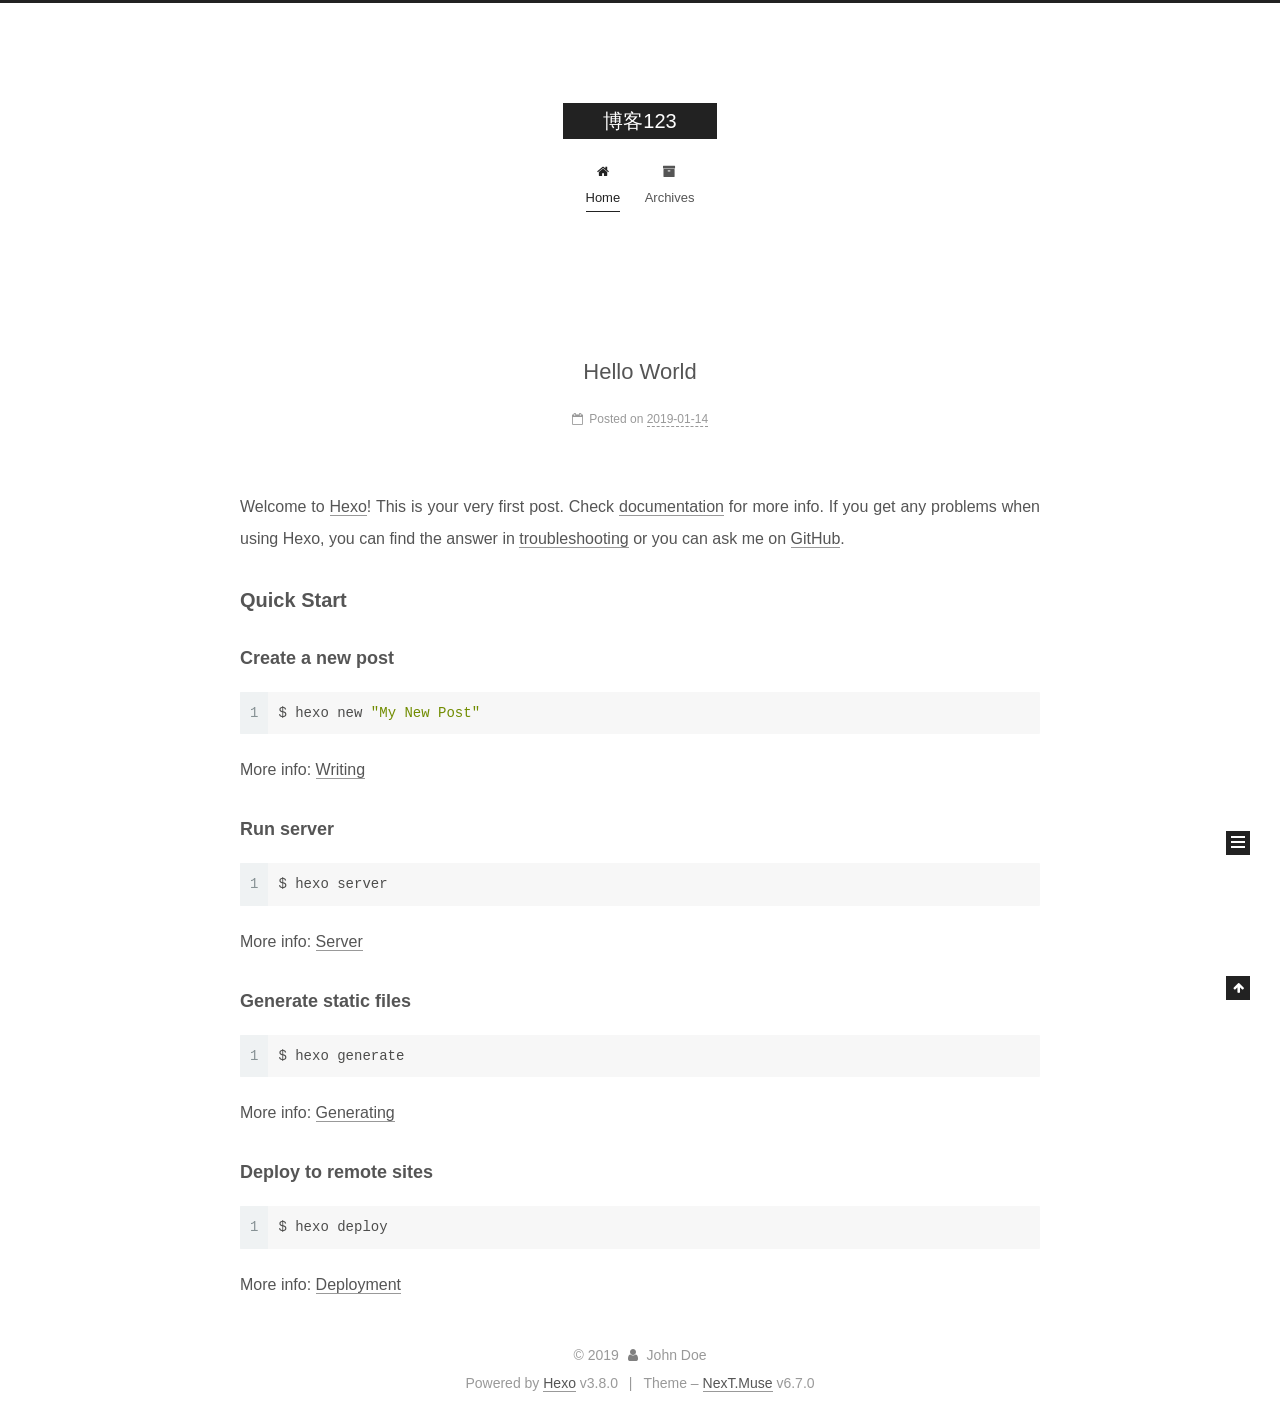
==== commit 8c2cea43: "Site updated: 2019-01-15 11:45:05" ====
--- a/index.html
+++ b/index.html
@@ -97,12 +97,12 @@
 
 
   <meta property="og:type" content="website">
-<meta property="og:title" content="博客">
+<meta property="og:title" content="博客123">
 <meta property="og:url" content="http://yoursite.com/index.html">
-<meta property="og:site_name" content="博客">
+<meta property="og:site_name" content="博客123">
 <meta property="og:locale" content="default">
 <meta name="twitter:card" content="summary">
-<meta name="twitter:title" content="博客">
+<meta name="twitter:title" content="博客123">
 
 
 
@@ -119,7 +119,7 @@
   };
 </script>
 
-  <title>博客</title>
+  <title>博客123</title>
   
 
 
@@ -179,7 +179,7 @@
     <div class="custom-logo-site-title">
       <a href="/" class="brand" rel="start">
         <span class="logo-line-before"><i></i></span>
-        <span class="site-title">博客</span>
+        <span class="site-title">博客123</span>
         <span class="logo-line-after"><i></i></span>
       </a>
     </div>
@@ -294,7 +294,7 @@
     </span>
 
     <span hidden itemprop="publisher" itemscope="" itemtype="http://schema.org/Organization">
-      <meta itemprop="name" content="博客">
+      <meta itemprop="name" content="博客123">
     </span>
 
     
--- a/css/main.css
+++ b/css/main.css
@@ -1895,7 +1895,7 @@
   width: 4px;
   height: 4px;
   border-radius: 50%;
-  background: #ff5957;
+  background: #c763ff;
 }
 .links-of-blogroll {
   font-size: 13px;
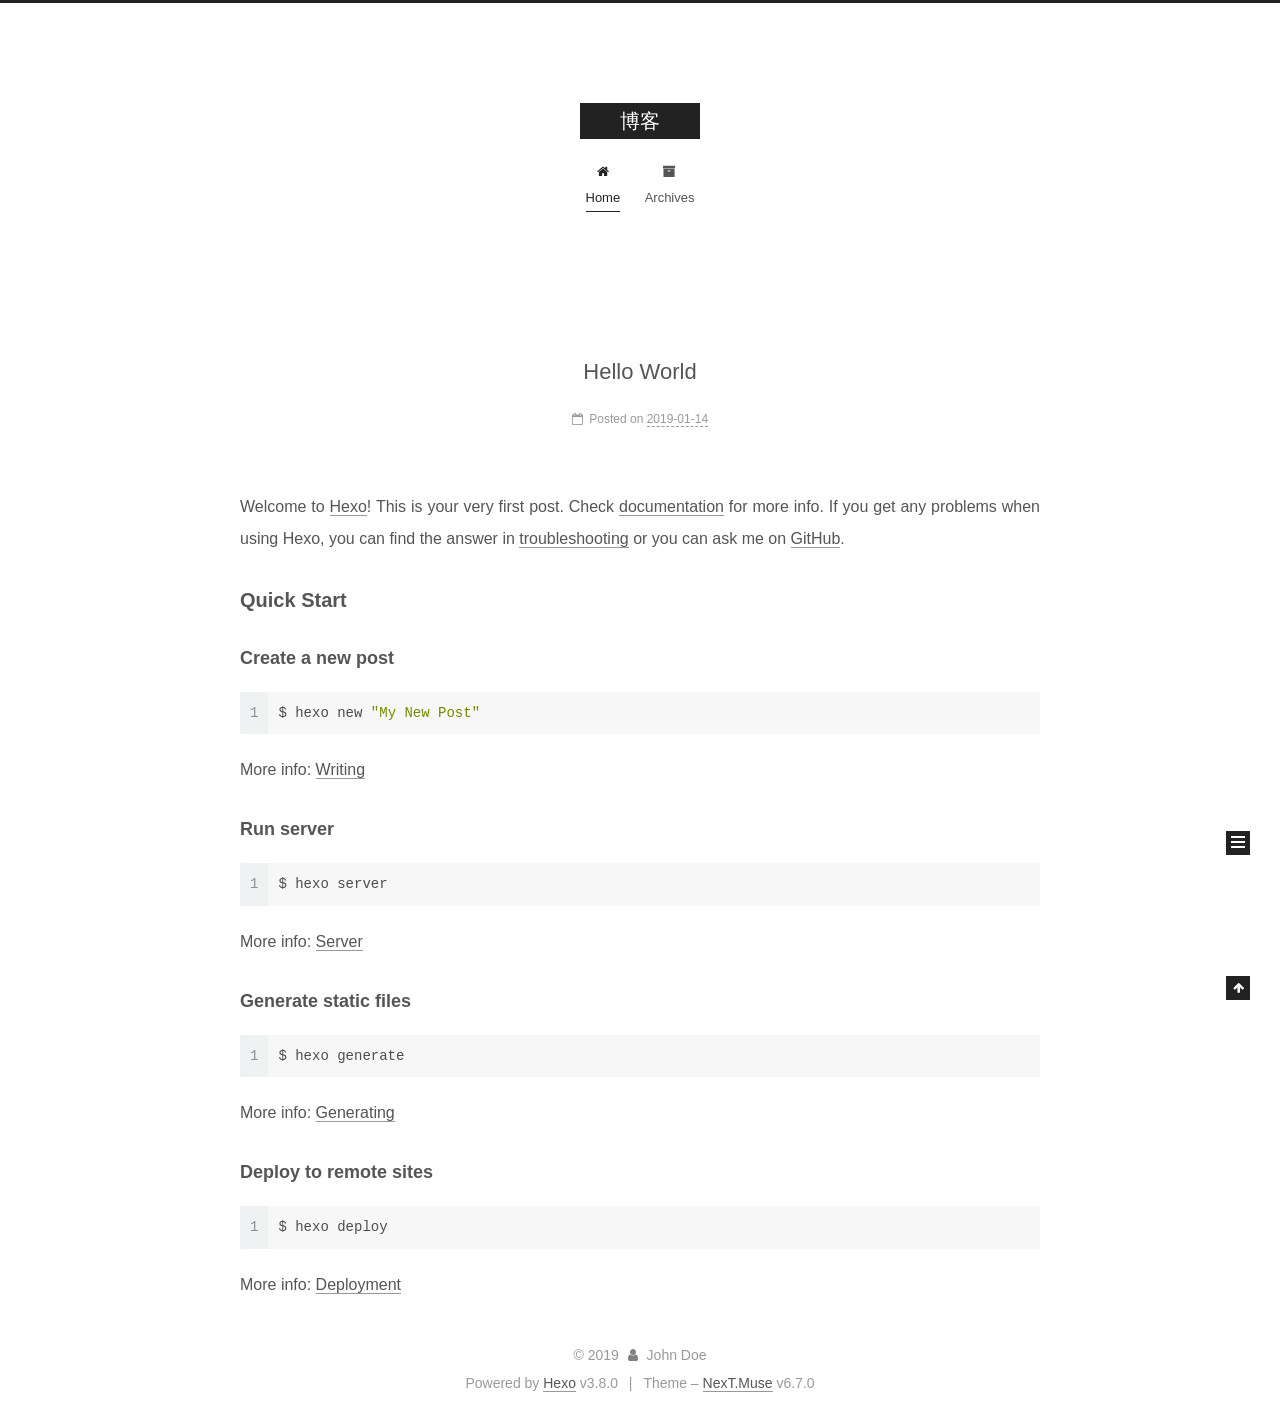
==== commit 3eeaaf55: "Site updated: 2019-01-15 11:47:18" ====
--- a/index.html
+++ b/index.html
@@ -97,12 +97,12 @@
 
 
   <meta property="og:type" content="website">
-<meta property="og:title" content="博客123">
+<meta property="og:title" content="博客">
 <meta property="og:url" content="http://yoursite.com/index.html">
-<meta property="og:site_name" content="博客123">
+<meta property="og:site_name" content="博客">
 <meta property="og:locale" content="default">
 <meta name="twitter:card" content="summary">
-<meta name="twitter:title" content="博客123">
+<meta name="twitter:title" content="博客">
 
 
 
@@ -119,7 +119,7 @@
   };
 </script>
 
-  <title>博客123</title>
+  <title>博客</title>
   
 
 
@@ -179,7 +179,7 @@
     <div class="custom-logo-site-title">
       <a href="/" class="brand" rel="start">
         <span class="logo-line-before"><i></i></span>
-        <span class="site-title">博客123</span>
+        <span class="site-title">博客</span>
         <span class="logo-line-after"><i></i></span>
       </a>
     </div>
@@ -294,7 +294,7 @@
     </span>
 
     <span hidden itemprop="publisher" itemscope="" itemtype="http://schema.org/Organization">
-      <meta itemprop="name" content="博客123">
+      <meta itemprop="name" content="博客">
     </span>
 
     
--- a/css/main.css
+++ b/css/main.css
@@ -1895,7 +1895,7 @@
   width: 4px;
   height: 4px;
   border-radius: 50%;
-  background: #c763ff;
+  background: #acffff;
 }
 .links-of-blogroll {
   font-size: 13px;
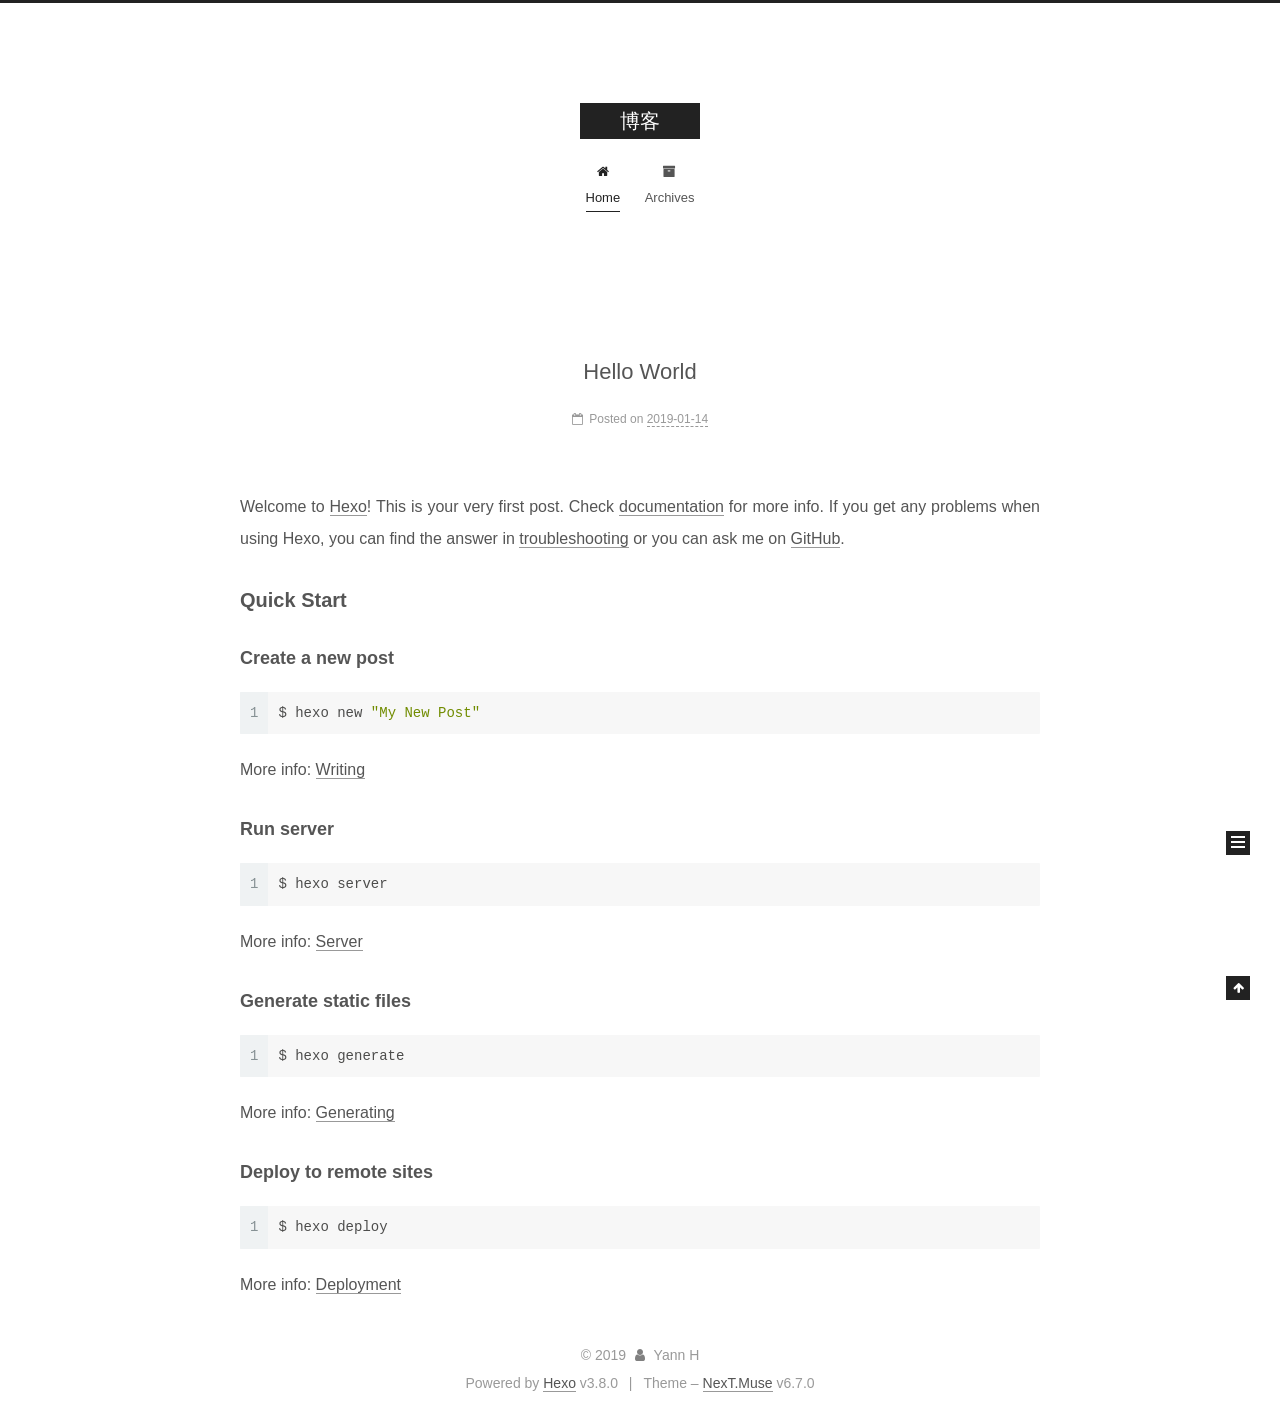
==== commit 0c498a01: "Site updated: 2019-01-15 11:50:23" ====
--- a/index.html
+++ b/index.html
@@ -288,7 +288,7 @@
     <link itemprop="mainEntityOfPage" href="http://yoursite.com/2019/01/14/hello-world/">
 
     <span hidden itemprop="author" itemscope="" itemtype="http://schema.org/Person">
-      <meta itemprop="name" content="John Doe">
+      <meta itemprop="name" content="Yann H">
       <meta itemprop="description" content="">
       <meta itemprop="image" content="/images/avatar.gif">
     </span>
@@ -449,7 +449,7 @@
         <div class="site-overview">
           <div class="site-author motion-element" itemprop="author" itemscope="" itemtype="http://schema.org/Person">
             
-              <p class="site-author-name" itemprop="name">John Doe</p>
+              <p class="site-author-name" itemprop="name">Yann H</p>
               <p class="site-description motion-element" itemprop="description"></p>
           </div>
 
@@ -507,7 +507,7 @@
   <span class="with-love" id="animate">
     <i class="fa fa-user"></i>
   </span>
-  <span class="author" itemprop="copyrightHolder">John Doe</span>
+  <span class="author" itemprop="copyrightHolder">Yann H</span>
 
   
 
--- a/css/main.css
+++ b/css/main.css
@@ -1895,7 +1895,7 @@
   width: 4px;
   height: 4px;
   border-radius: 50%;
-  background: #acffff;
+  background: #a31a3e;
 }
 .links-of-blogroll {
   font-size: 13px;
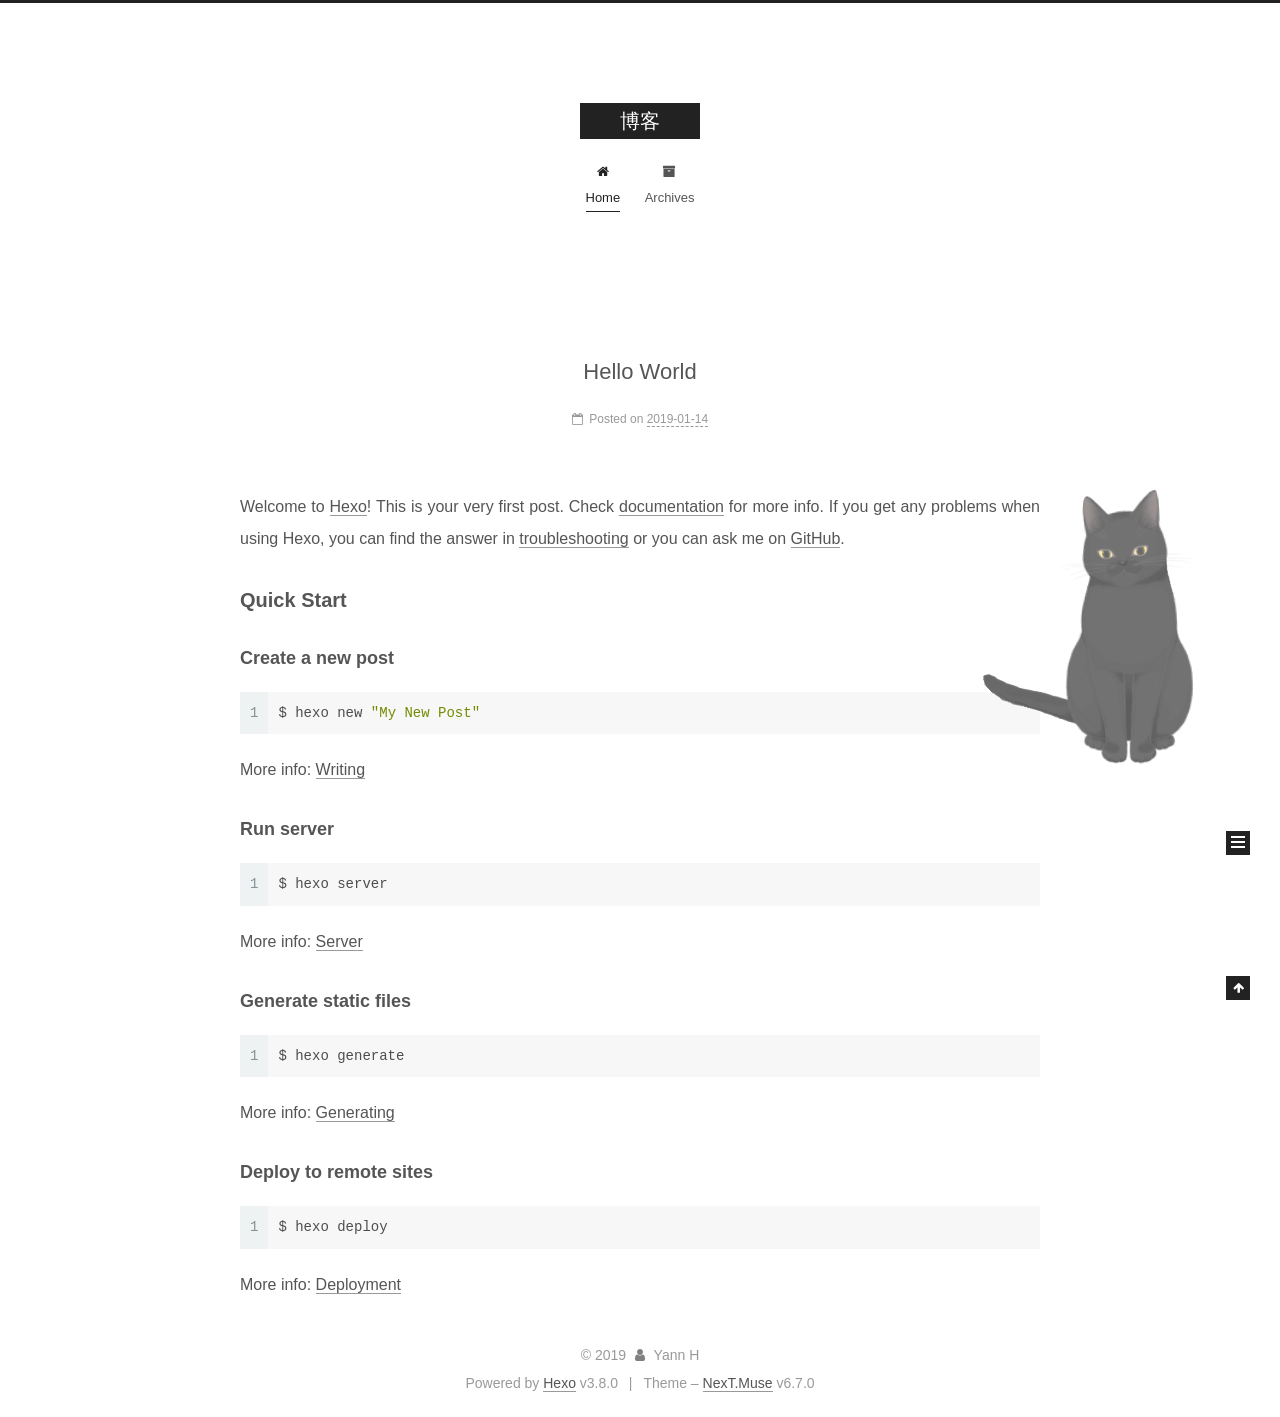
==== commit 003dae10: "Site updated: 2019-01-15 16:46:23" ====
--- a/index.html
+++ b/index.html
@@ -660,5 +660,5 @@
 
   
 
-</body>
+<script src="/live2dw/lib/L2Dwidget.min.js?0c58a1486de42ac6cc1c59c7d98ae887"></script><script>L2Dwidget.init({"pluginRootPath":"live2dw/","pluginJsPath":"lib/","pluginModelPath":"assets/","tagMode":false,"debug":false,"model":{"jsonPath":"/live2dw/assets/hijiki.model.json"},"display":{"position":"right","width":150,"height":300},"mobile":{"show":true},"log":false});</script></body>
 </html>
--- a/css/main.css
+++ b/css/main.css
@@ -1895,7 +1895,7 @@
   width: 4px;
   height: 4px;
   border-radius: 50%;
-  background: #a31a3e;
+  background: #b62ae5;
 }
 .links-of-blogroll {
   font-size: 13px;
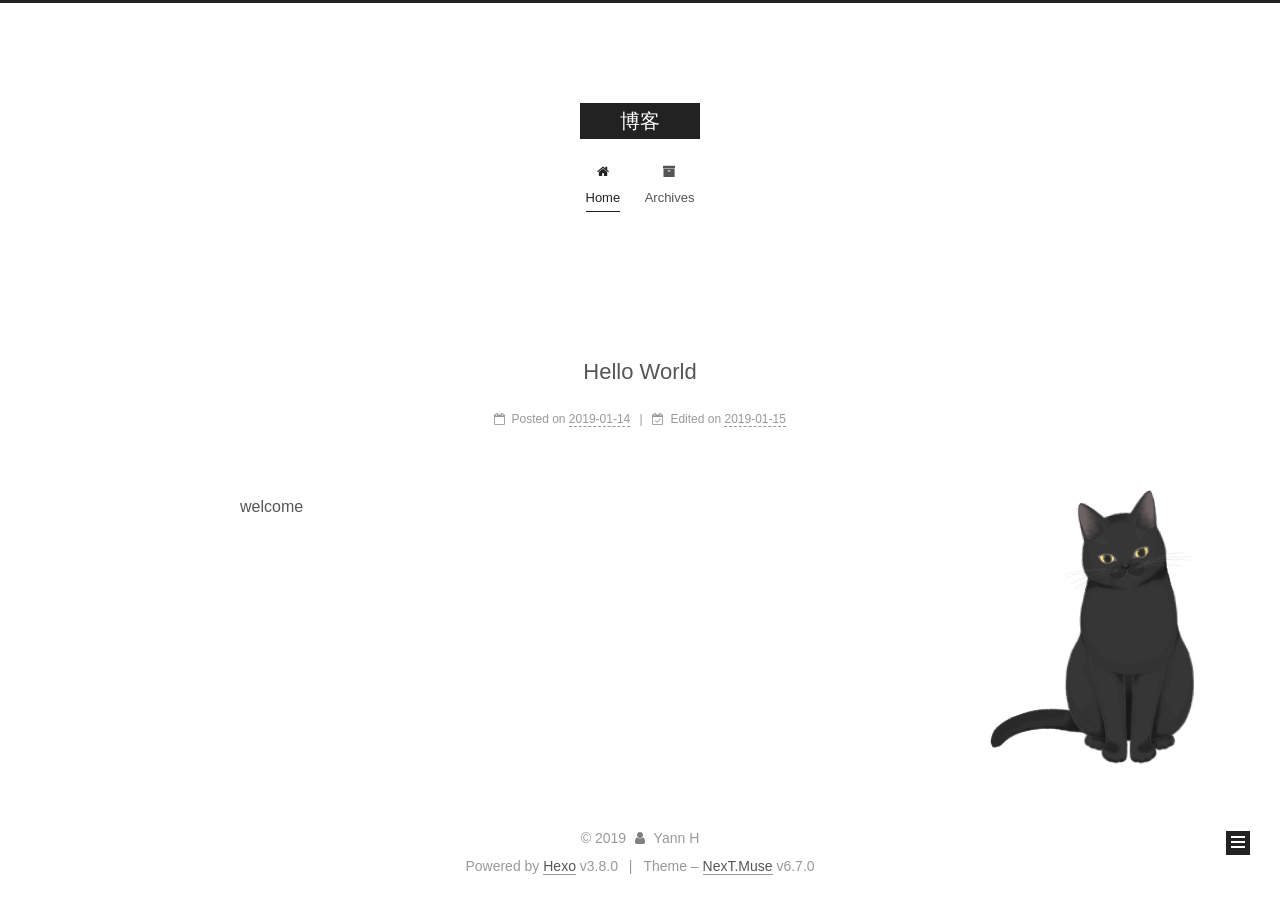
==== commit 982579b1: "Site updated: 2019-01-15 17:07:55" ====
--- a/index.html
+++ b/index.html
@@ -334,6 +334,22 @@
             
 
             
+              
+
+              
+                
+                <span class="post-meta-divider">|</span>
+                
+
+                <span class="post-meta-item-icon">
+                  <i class="fa fa-calendar-check-o"></i>
+                </span>
+                
+                  <span class="post-meta-item-text">Edited on</span>
+                
+                <time title="Modified: 2019-01-15 16:56:16" itemprop="dateModified" datetime="2019-01-15T16:56:16+08:00">2019-01-15</time>
+              
+            
           </span>
 
           
@@ -367,15 +383,7 @@
       
         
           
-            <p>Welcome to <a href="https://hexo.io/" target="_blank" rel="noopener">Hexo</a>! This is your very first post. Check <a href="https://hexo.io/docs/" target="_blank" rel="noopener">documentation</a> for more info. If you get any problems when using Hexo, you can find the answer in <a href="https://hexo.io/docs/troubleshooting.html" target="_blank" rel="noopener">troubleshooting</a> or you can ask me on <a href="https://github.com/hexojs/hexo/issues" target="_blank" rel="noopener">GitHub</a>.</p>
-<h2 id="Quick-Start"><a href="#Quick-Start" class="headerlink" title="Quick Start"></a>Quick Start</h2><h3 id="Create-a-new-post"><a href="#Create-a-new-post" class="headerlink" title="Create a new post"></a>Create a new post</h3><figure class="highlight bash"><table><tr><td class="gutter"><pre><span class="line">1</span><br></pre></td><td class="code"><pre><span class="line">$ hexo new <span class="string">"My New Post"</span></span><br></pre></td></tr></table></figure>
-<p>More info: <a href="https://hexo.io/docs/writing.html" target="_blank" rel="noopener">Writing</a></p>
-<h3 id="Run-server"><a href="#Run-server" class="headerlink" title="Run server"></a>Run server</h3><figure class="highlight bash"><table><tr><td class="gutter"><pre><span class="line">1</span><br></pre></td><td class="code"><pre><span class="line">$ hexo server</span><br></pre></td></tr></table></figure>
-<p>More info: <a href="https://hexo.io/docs/server.html" target="_blank" rel="noopener">Server</a></p>
-<h3 id="Generate-static-files"><a href="#Generate-static-files" class="headerlink" title="Generate static files"></a>Generate static files</h3><figure class="highlight bash"><table><tr><td class="gutter"><pre><span class="line">1</span><br></pre></td><td class="code"><pre><span class="line">$ hexo generate</span><br></pre></td></tr></table></figure>
-<p>More info: <a href="https://hexo.io/docs/generating.html" target="_blank" rel="noopener">Generating</a></p>
-<h3 id="Deploy-to-remote-sites"><a href="#Deploy-to-remote-sites" class="headerlink" title="Deploy to remote sites"></a>Deploy to remote sites</h3><figure class="highlight bash"><table><tr><td class="gutter"><pre><span class="line">1</span><br></pre></td><td class="code"><pre><span class="line">$ hexo deploy</span><br></pre></td></tr></table></figure>
-<p>More info: <a href="https://hexo.io/docs/deployment.html" target="_blank" rel="noopener">Deployment</a></p>
+            <p>welcome</p>
 
           
         
@@ -660,5 +668,5 @@
 
   
 
-<script src="/live2dw/lib/L2Dwidget.min.js?0c58a1486de42ac6cc1c59c7d98ae887"></script><script>L2Dwidget.init({"pluginRootPath":"live2dw/","pluginJsPath":"lib/","pluginModelPath":"assets/","tagMode":false,"debug":false,"model":{"jsonPath":"/live2dw/assets/hijiki.model.json"},"display":{"position":"right","width":150,"height":300},"mobile":{"show":true},"log":false});</script></body>
+<script src="/live2dw/lib/L2Dwidget.min.js?0c58a1486de42ac6cc1c59c7d98ae887"></script><script>L2Dwidget.init({"pluginRootPath":"live2dw/","pluginJsPath":"lib/","pluginModelPath":"assets/","tagMode":false,"debug":false,"model":{"jsonPath":"/live2dw/assets/hijiki.model.json"},"display":{"position":"right","width":150,"height":300},"mobile":{"show":true},"react":{"opacityDefault":1},"log":false});</script></body>
 </html>
--- a/css/main.css
+++ b/css/main.css
@@ -1895,7 +1895,7 @@
   width: 4px;
   height: 4px;
   border-radius: 50%;
-  background: #b62ae5;
+  background: #7525cd;
 }
 .links-of-blogroll {
   font-size: 13px;
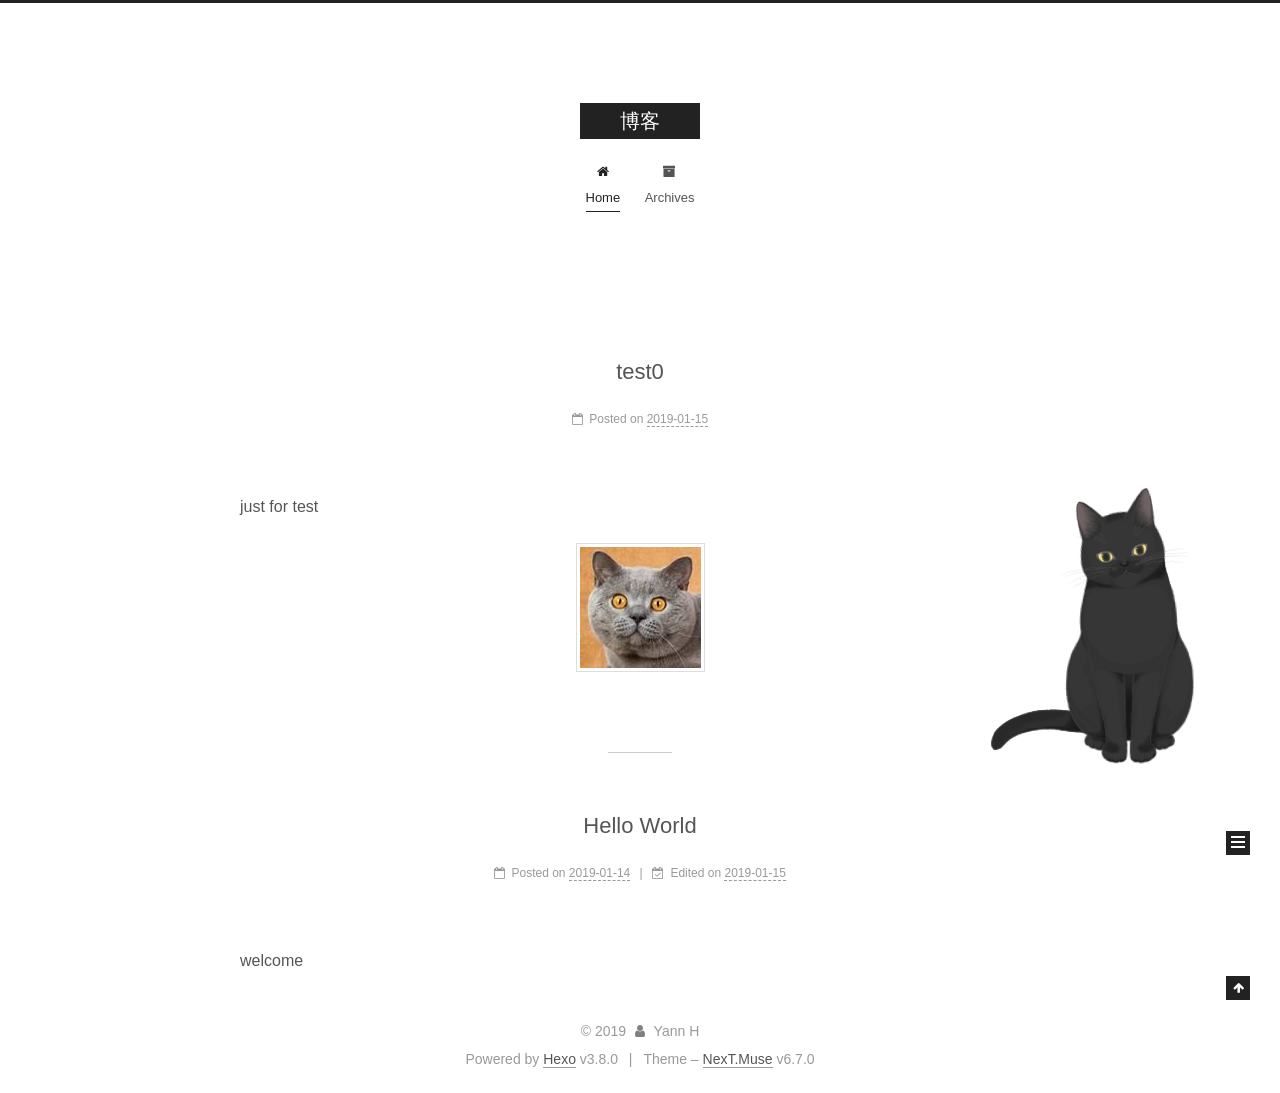
==== commit ef1eed8c: "Site updated: 2019-01-15 21:56:29" ====
--- a/index.html
+++ b/index.html
@@ -285,6 +285,150 @@
   
   
   <div class="post-block">
+    <link itemprop="mainEntityOfPage" href="http://yoursite.com/2019/01/15/test0/">
+
+    <span hidden itemprop="author" itemscope="" itemtype="http://schema.org/Person">
+      <meta itemprop="name" content="Yann H">
+      <meta itemprop="description" content="">
+      <meta itemprop="image" content="/images/avatar.gif">
+    </span>
+
+    <span hidden itemprop="publisher" itemscope="" itemtype="http://schema.org/Organization">
+      <meta itemprop="name" content="博客">
+    </span>
+
+    
+      <header class="post-header">
+
+        
+        
+          <h1 class="post-title" itemprop="name headline">
+                
+                
+                <a href="/2019/01/15/test0/" class="post-title-link" itemprop="url">test0</a>
+              
+            
+          </h1>
+        
+
+        <div class="post-meta">
+          <span class="post-time">
+
+            
+            
+            
+
+            
+              <span class="post-meta-item-icon">
+                <i class="fa fa-calendar-o"></i>
+              </span>
+              
+                <span class="post-meta-item-text">Posted on</span>
+              
+
+              
+                
+              
+
+              <time title="Created: 2019-01-15 21:36:06 / Modified: 21:54:49" itemprop="dateCreated datePublished" datetime="2019-01-15T21:36:06+08:00">2019-01-15</time>
+            
+
+            
+              
+
+              
+            
+          </span>
+
+          
+
+          
+            
+            
+          
+
+          
+          
+
+          
+
+          
+
+          
+
+        </div>
+      </header>
+    
+
+    
+    
+    
+    <div class="post-body" itemprop="articleBody">
+
+      
+      
+
+      
+        
+          
+            <p>just for test</p>
+<p><img src="/2019/01/15/test0/test0.jpg" alt=""></p>
+
+          
+        
+      
+    </div>
+
+    
+
+    
+    
+    
+
+    
+
+    
+      
+    
+    
+
+    
+
+    <footer class="post-footer">
+      
+
+      
+
+      
+
+      
+      
+        <div class="post-eof"></div>
+      
+    </footer>
+  </div>
+  
+  
+  
+  </article>
+
+
+    
+      
+
+  
+
+  
+  
+  
+
+  
+
+  <article class="post post-type-normal" itemscope="" itemtype="http://schema.org/Article">
+  
+  
+  
+  <div class="post-block">
     <link itemprop="mainEntityOfPage" href="http://yoursite.com/2019/01/14/hello-world/">
 
     <span hidden itemprop="author" itemscope="" itemtype="http://schema.org/Person">
@@ -468,7 +612,7 @@
                 
                   <a href="/archives/">
                 
-                    <span class="site-state-item-count">1</span>
+                    <span class="site-state-item-count">2</span>
                     <span class="site-state-item-name">posts</span>
                   </a>
                 </div>
--- a/css/main.css
+++ b/css/main.css
@@ -1895,7 +1895,7 @@
   width: 4px;
   height: 4px;
   border-radius: 50%;
-  background: #7525cd;
+  background: #3dffc3;
 }
 .links-of-blogroll {
   font-size: 13px;
